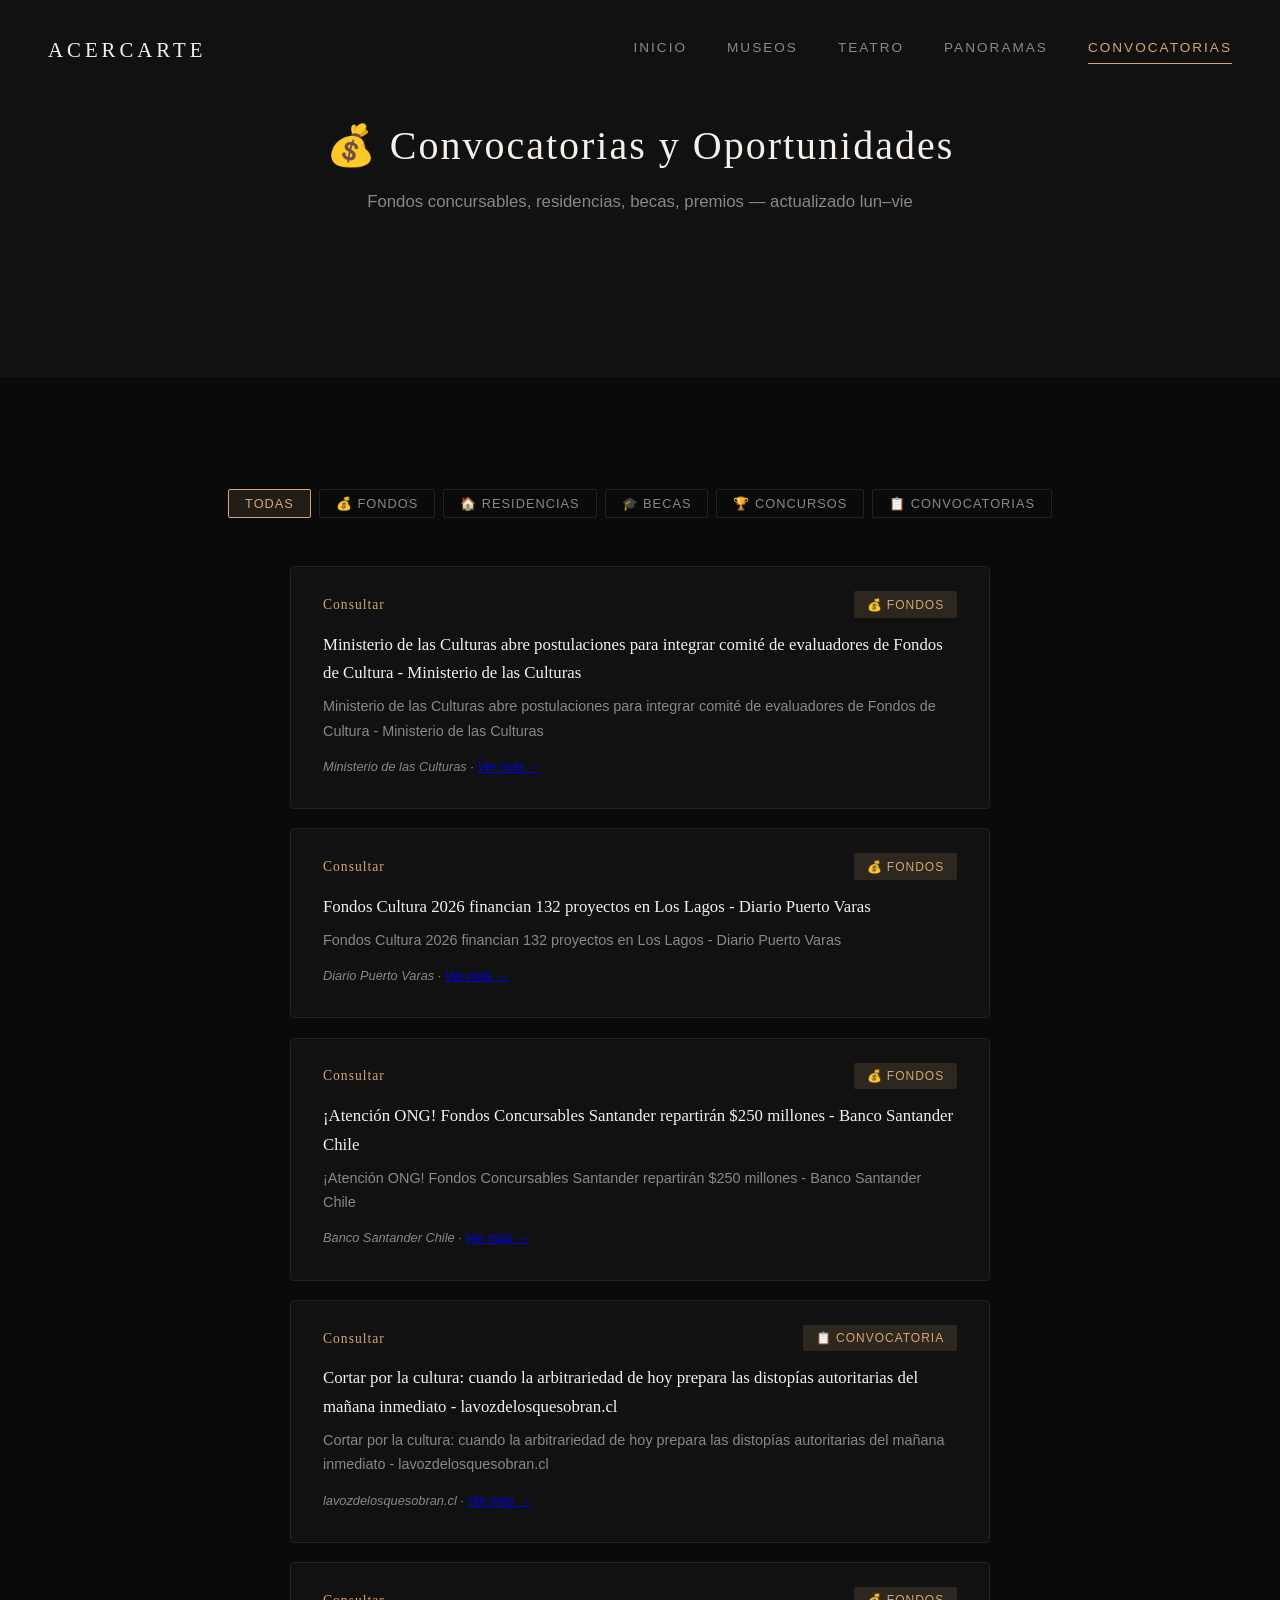
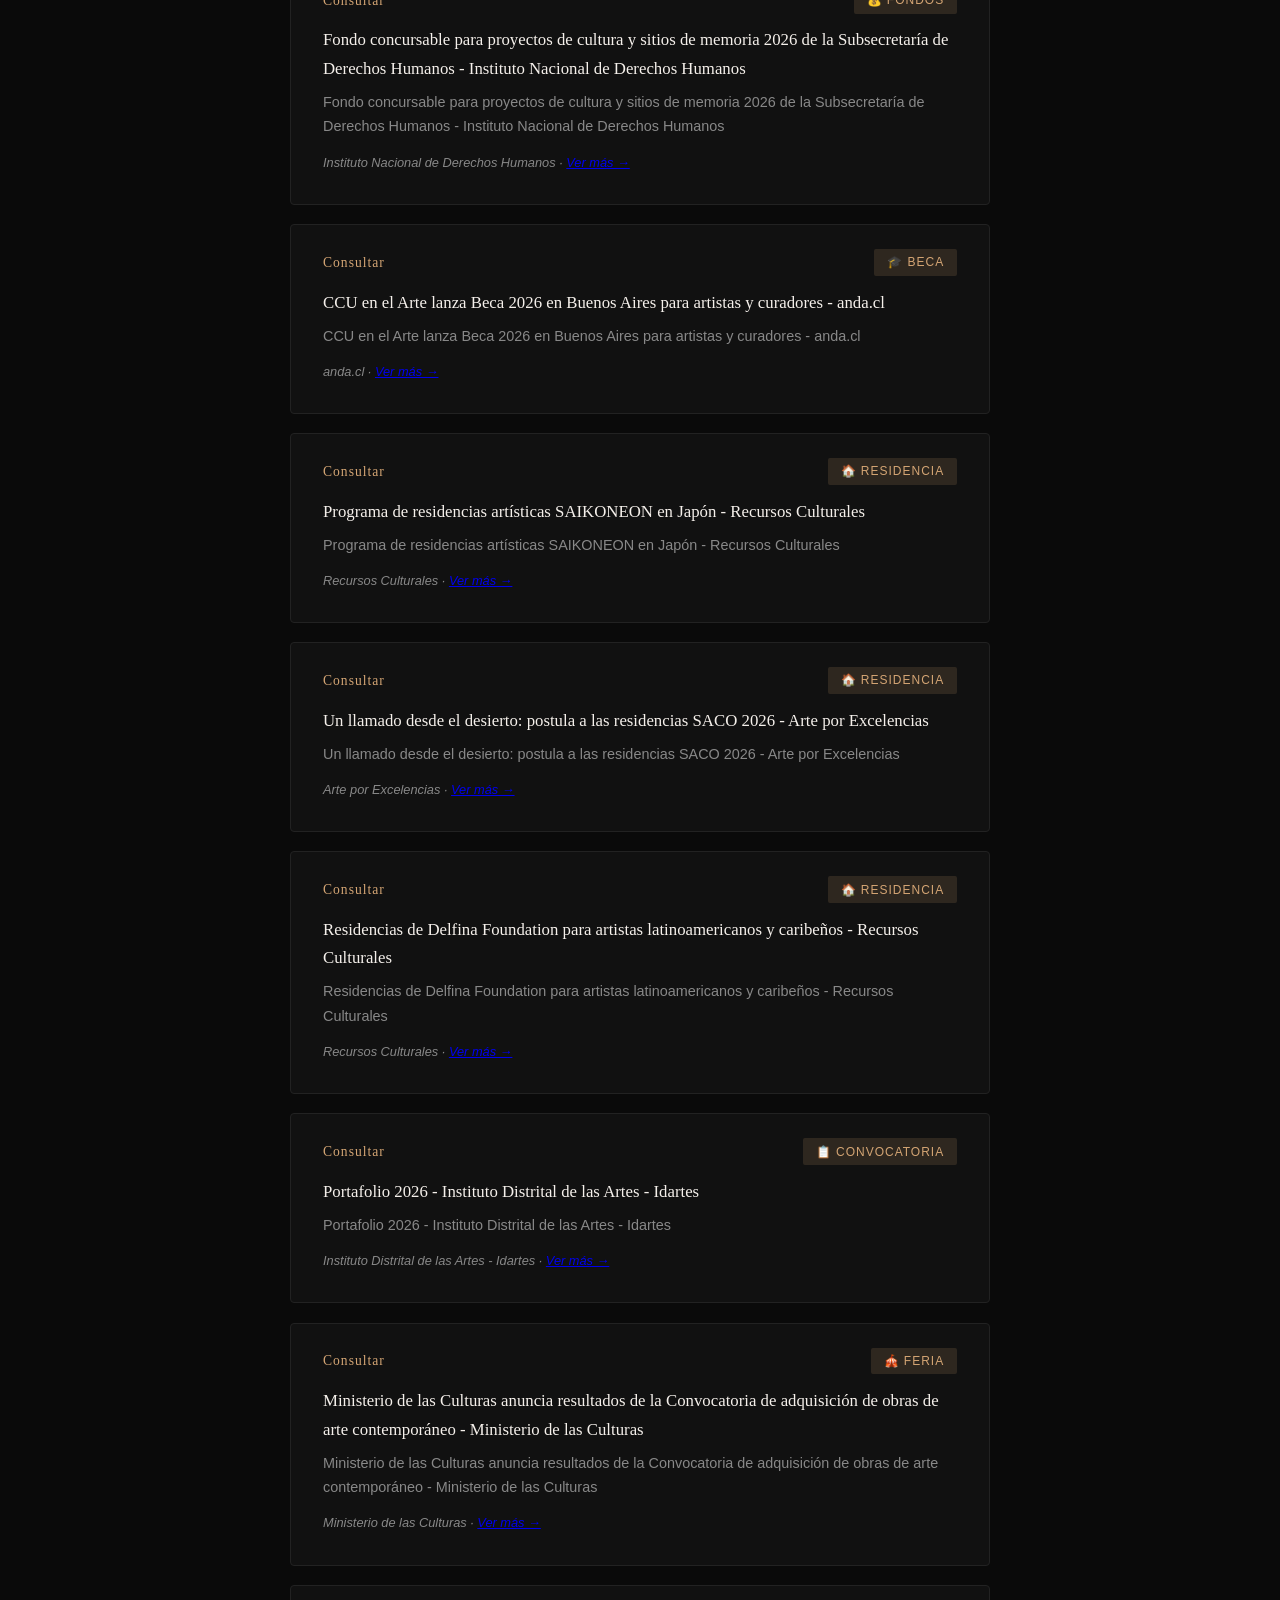
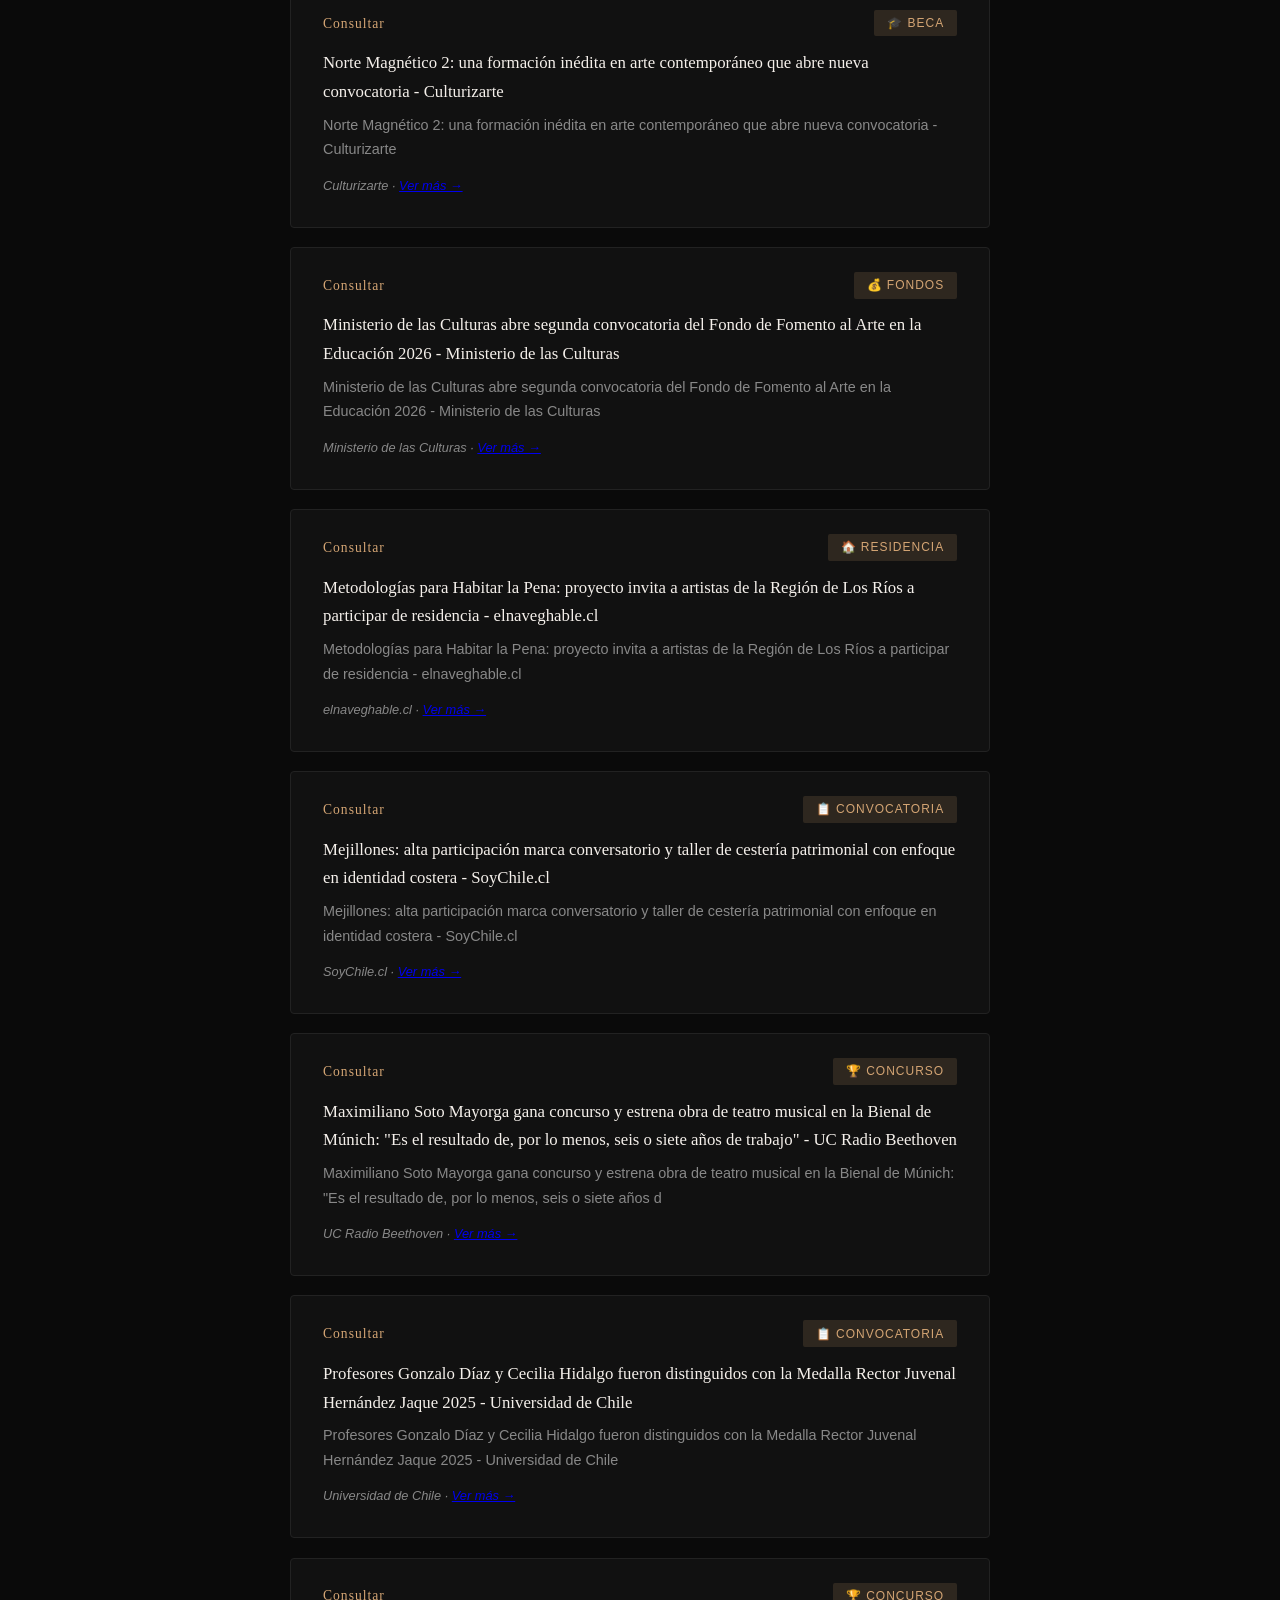
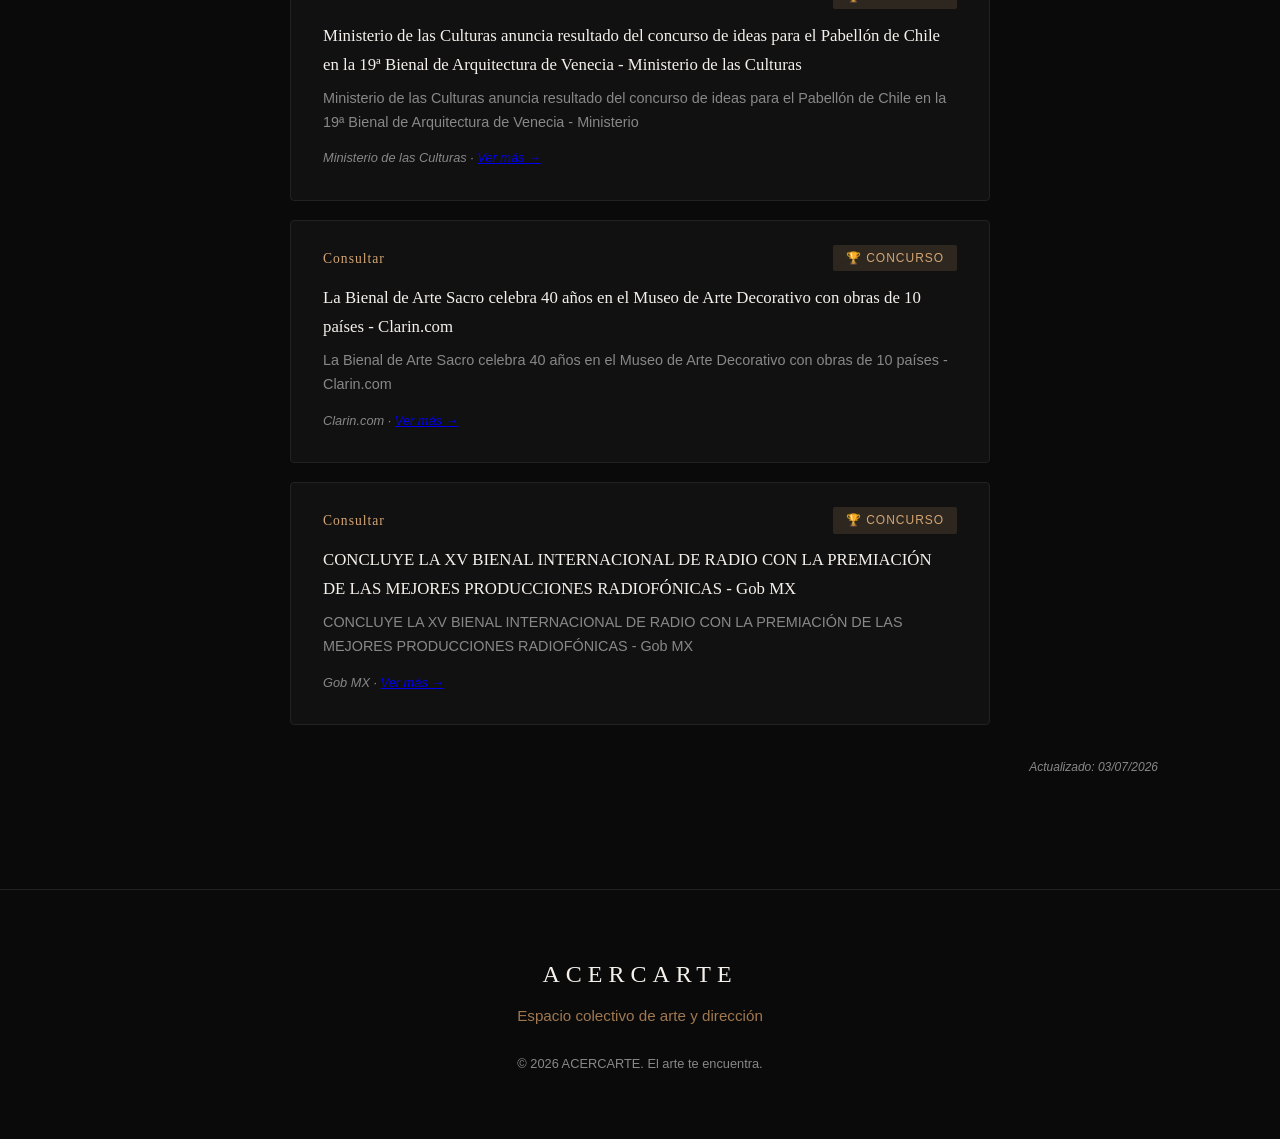
==== convocatorias.html @ 116b55b9 "🏠 Multi-page: Inicio destacados + Museos + Teatro + Panoramas + Convocatorias" ====
<!DOCTYPE html>
<html lang="es">
<head>
    <meta charset="UTF-8">
    <meta name="viewport" content="width=device-width, initial-scale=1.0">
    <title>ACERCARTE — Convocatorias y Oportunidades</title>
    <link rel="stylesheet" href="css/style.css?v=3">
</head>
<body>
    <nav class="nav">
        <a href="index.html" class="logo">ACERCARTE</a>
        <div class="nav-links">
            <a href="index.html">Inicio</a>
            <a href="museos.html">Museos</a>
            <a href="teatro.html">Teatro</a>
            <a href="panoramas.html">Panoramas</a>
            <a href="convocatorias.html" class="active">Convocatorias</a>
        </div>
    </nav>

    <section class="section page-hero">
        <div class="container">
            <h2>💰 Convocatorias y Oportunidades</h2>
            <p class="section-subtitle">Fondos concursables, residencias, becas, premios — actualizado lun–vie</p>
        </div>
    </section>

    <section class="section">
        <div class="container">
            <div id="conv-status" class="loading">Cargando oportunidades...</div>
            <div id="conv-content" style="display:none;">
                <div id="conv-filters" class="conv-filters" style="display:none;">
                    <button class="conv-filter active" data-filter="todas">Todas</button>
                    <button class="conv-filter" data-filter="fondos">💰 Fondos</button>
                    <button class="conv-filter" data-filter="residencia">🏠 Residencias</button>
                    <button class="conv-filter" data-filter="beca">🎓 Becas</button>
                    <button class="conv-filter" data-filter="concurso">🏆 Concursos</button>
                    <button class="conv-filter" data-filter="convocatoria">📋 Convocatorias</button>
                </div>
                <div id="conv-list" class="participaciones-list"></div>
                <p class="agenda-updated">Actualizado: <span id="conv-date"></span></p>
            </div>
        </div>
    </section>

    <footer class="footer">
        <div class="container">
            <p class="footer-logo">ACERCARTE</p>
            <p class="footer-tagline">Espacio colectivo de arte y dirección</p>
            <p class="footer-copy">&copy; 2026 ACERCARTE. El arte te encuentra.</p>
        </div>
    </footer>

    <script>
    let todasOportunidades = [];

    function escapeHTML(s) {
        if (!s) return '';
        const d = document.createElement('div');
        d.textContent = s;
        return d.innerHTML;
    }

    async function init() {
        try {
            const resp = await fetch('datos/oportunidades.json');
            const data = await resp.json();

            document.getElementById('conv-status').style.display = 'none';
            document.getElementById('conv-content').style.display = 'block';
            document.getElementById('conv-date').textContent = data.fecha;

            todasOportunidades = data.oportunidades || [];

            if (todasOportunidades.length === 0) {
                document.getElementById('conv-list').innerHTML = '<p class="agenda-empty-msg">No hay oportunidades nuevas hoy.</p>';
                return;
            }

            const categorias = new Set(todasOportunidades.map(o => o.categoria));
            if (categorias.size > 1) {
                document.getElementById('conv-filters').style.display = 'flex';
            }

            renderOportunidades('todas');
        } catch(e) {
            document.getElementById('conv-status').innerHTML = '<div class="empty-state"><p>📡 Cargando...</p></div>';
        }
    }

    function renderOportunidades(filtro) {
        const list = document.getElementById('conv-list');
        let items = todasOportunidades;
        if (filtro !== 'todas') items = todasOportunidades.filter(o => o.categoria === filtro);

        if (items.length === 0) {
            list.innerHTML = '<p class="agenda-empty-msg">Sin resultados para este filtro.</p>';
            return;
        }

        const catLabels = {
            fondos: '💰 Fondos', residencia: '🏠 Residencia', beca: '🎓 Beca',
            concurso: '🏆 Concurso', feria: '🎪 Feria', premio: '🥇 Premio',
            convocatoria: '📋 Convocatoria'
        };

        list.innerHTML = items.map(op => '<div class="participacion-item">'
            + '<div class="participacion-header">'
            + '<span class="participacion-fecha">' + escapeHTML(op.deadline || 'Consultar') + '</span>'
            + '<span class="participacion-estado estado-postulado">' + (catLabels[op.categoria] || op.categoria) + '</span>'
            + '</div>'
            + '<h3>' + escapeHTML(op.titulo) + '</h3>'
            + '<p>' + escapeHTML(op.descripcion || '') + '</p>'
            + '<p class="participacion-meta">'
            + (op.fuente ? escapeHTML(op.fuente) + ' · ' : '')
            + (op.link ? '<a href="' + escapeHTML(op.link) + '" target="_blank" rel="noopener">Ver más →</a>' : '')
            + (op.monto ? ' · Monto: ' + escapeHTML(op.monto) : '')
            + '</p></div>'
        ).join('');
    }

    document.addEventListener('DOMContentLoaded', init);
    document.addEventListener('click', e => {
        if (e.target.classList.contains('conv-filter')) {
            document.querySelectorAll('.conv-filter').forEach(b => b.classList.remove('active'));
            e.target.classList.add('active');
            renderOportunidades(e.target.dataset.filter);
        }
    });
    </script>
</body>
</html>
---- css/style.css ----
/* ══════════════════════════════════════════════
   ACERCARTE — Espacio Colectivo de Arte
   Diseño: Minimalista, galería contemporánea
   ══════════════════════════════════════════════ */

/* ─── Reset & Base ─── */
*, *::before, *::after {
    margin: 0;
    padding: 0;
    box-sizing: border-box;
}

:root {
    --bg: #0a0a0a;
    --bg-alt: #111111;
    --text: #e0e0e0;
    --text-muted: #888;
    --accent: #d4a574;
    --accent-dim: #a07850;
    --white: #f5f0eb;
    --border: #222;
    --radius: 4px;
    --font-display: 'Georgia', 'Times New Roman', serif;
    --font-body: 'Segoe UI', 'Helvetica Neue', Arial, sans-serif;
    --max-width: 1100px;
}

html {
    scroll-behavior: smooth;
}

body {
    background: var(--bg);
    color: var(--text);
    font-family: var(--font-body);
    line-height: 1.7;
    -webkit-font-smoothing: antialiased;
}

.container {
    max-width: var(--max-width);
    margin: 0 auto;
    padding: 0 2rem;
}

/* ─── Tipografía ─── */
h1, h2, h3 {
    font-family: var(--font-display);
    font-weight: 400;
    color: var(--white);
}

h2 {
    font-size: 2.5rem;
    margin-bottom: 0.5rem;
    letter-spacing: 2px;
}

.section-subtitle {
    color: var(--text-muted);
    font-size: 1.05rem;
    margin-bottom: 3rem;
}

/* ─── Navegación ─── */
.nav {
    display: flex;
    justify-content: space-between;
    align-items: center;
    padding: 2rem 3rem;
    position: fixed;
    top: 0;
    left: 0;
    right: 0;
    z-index: 100;
    transition: background 0.4s, padding 0.4s;
}

.nav.scrolled {
    background: rgba(10, 10, 10, 0.92);
    backdrop-filter: blur(12px);
    padding: 1rem 3rem;
    border-bottom: 1px solid var(--border);
}

.logo {
    font-family: var(--font-display);
    font-size: 1.3rem;
    color: var(--white);
    text-decoration: none;
    letter-spacing: 4px;
    transition: color 0.3s;
}

.logo:hover {
    color: var(--accent);
}

.nav-links {
    display: flex;
    gap: 2.5rem;
}

.nav-links a {
    color: var(--text-muted);
    text-decoration: none;
    font-size: 0.85rem;
    letter-spacing: 2px;
    text-transform: uppercase;
    transition: color 0.3s;
}

.nav-links a:hover,
.nav-links a.active {
    color: var(--accent);
    border-bottom: 1px solid var(--accent);
    padding-bottom: 4px;
}

/* ─── Hero Mini (sub-pages) ─── */
.hero-mini {
    min-height: 35vh;
    display: flex;
    justify-content: center;
    align-items: center;
    text-align: center;
    padding-top: 6rem;
}

.page-hero {
    padding-top: 7rem;
    padding-bottom: 2rem;
    text-align: center;
}

/* ─── Category Grid (index) ─── */
.category-grid {
    display: grid;
    grid-template-columns: repeat(auto-fit, minmax(230px, 1fr));
    gap: 1.5rem;
    margin-top: 2rem;
}

.category-card {
    background: var(--bg-alt);
    border: 1px solid var(--border);
    border-radius: var(--radius);
    padding: 2rem 1.5rem;
    text-align: center;
    text-decoration: none;
    color: var(--text);
    transition: border-color 0.3s, transform 0.2s;
}

.category-card:hover {
    border-color: var(--accent);
    transform: translateY(-3px);
}

.cat-emoji {
    font-size: 2.5rem;
    display: block;
    margin-bottom: 0.8rem;
}

.category-card h3 {
    font-family: var(--font-display);
    font-size: 1.1rem;
    color: var(--white);
    margin-bottom: 0.5rem;
}

.category-card p {
    font-size: 0.85rem;
    color: var(--text-muted);
    margin-bottom: 0.8rem;
}

.cat-count {
    font-size: 0.8rem;
    color: var(--accent);
    font-weight: bold;
}

/* ─── Highlight card ─── */
.highlight-card {
    border-left: 3px solid var(--accent) !important;
    background: rgba(212, 165, 116, 0.08) !important;
}

.section-alt {
    background: var(--bg-alt);
}

/* ─── Hero ─── */
.hero {
    min-height: 100vh;
    display: flex;
    flex-direction: column;
    justify-content: center;
    align-items: center;
    text-align: center;
    position: relative;
    background: var(--bg);
    overflow: hidden;
}

.hero::before {
    content: '';
    position: absolute;
    top: 0;
    left: 0;
    right: 0;
    bottom: 0;
    background: radial-gradient(ellipse at center, rgba(212, 165, 116, 0.06) 0%, transparent 70%);
}

.hero-content {
    position: relative;
    z-index: 1;
}

.hero-title {
    font-size: clamp(3.5rem, 8vw, 7rem);
    letter-spacing: 12px;
    margin-bottom: 0.5rem;
    animation: fadeInUp 1.2s ease;
}

.hero-subtitle {
    font-family: var(--font-display);
    font-size: 1.2rem;
    color: var(--accent);
    letter-spacing: 3px;
    margin-bottom: 1.5rem;
    animation: fadeInUp 1.2s ease 0.15s both;
}

.hero-text {
    color: var(--text-muted);
    font-size: 1.05rem;
    line-height: 1.8;
    margin-bottom: 2.5rem;
    animation: fadeInUp 1.2s ease 0.3s both;
}

.scroll-indicator {
    position: absolute;
    bottom: 2rem;
    color: var(--accent-dim);
    font-size: 1.5rem;
    animation: bounce 2s infinite;
}

/* ─── Botones ─── */
.btn {
    display: inline-block;
    padding: 0.9rem 2.8rem;
    background: transparent;
    color: var(--accent);
    border: 1px solid var(--accent);
    font-family: var(--font-body);
    font-size: 0.85rem;
    letter-spacing: 3px;
    text-transform: uppercase;
    text-decoration: none;
    cursor: pointer;
    transition: all 0.35s;
}

.btn:hover {
    background: var(--accent);
    color: var(--bg);
}

.btn-outline {
    border-color: var(--border);
    color: var(--text);
}

.btn-outline:hover {
    border-color: var(--accent);
    background: transparent;
    color: var(--accent);
}

/* ─── Secciones ─── */
.section {
    padding: 7rem 0;
}

.section:nth-child(even) {
    background: var(--bg-alt);
}

/* ─── Manifiesto ─── */
.manifesto-grid {
    display: grid;
    grid-template-columns: repeat(auto-fit, minmax(220px, 1fr));
    gap: 2rem;
    margin-top: 3rem;
}

.manifesto-card {
    padding: 2.5rem 2rem;
    border: 1px solid var(--border);
    text-align: center;
    transition: border-color 0.3s, transform 0.3s;
}

.manifesto-card:hover {
    border-color: var(--accent-dim);
    transform: translateY(-4px);
}

.manifesto-card .icon {
    font-size: 2.5rem;
    display: block;
    margin-bottom: 1.2rem;
}

.manifesto-card h3 {
    font-size: 1.2rem;
    letter-spacing: 3px;
    margin-bottom: 0.8rem;
}

.manifesto-card p {
    color: var(--text-muted);
    font-size: 0.92rem;
}

/* ─── Galería ─── */
.gallery-grid {
    display: grid;
    grid-template-columns: repeat(auto-fill, minmax(280px, 1fr));
    gap: 1.5rem;
    margin-top: 2rem;
}

.gallery-item {
    aspect-ratio: 3/4;
    overflow: hidden;
}

.gallery-placeholder {
    width: 100%;
    height: 100%;
    background: var(--bg-alt);
    border: 1px dashed var(--border);
    display: flex;
    flex-direction: column;
    justify-content: center;
    align-items: center;
    transition: border-color 0.3s, background 0.3s;
    cursor: pointer;
}

.gallery-placeholder:hover {
    border-color: var(--accent-dim);
    background: rgba(212, 165, 116, 0.04);
}

.gallery-placeholder span {
    font-size: 2.5rem;
    color: var(--text-muted);
    margin-bottom: 0.5rem;
}

.gallery-placeholder p {
    color: var(--text-muted);
    font-size: 0.85rem;
}

/* ─── Artistas ─── */
.artist-call {
    text-align: center;
    padding: 4rem 2rem;
    border: 1px solid var(--border);
    margin-top: 2rem;
}

.artist-call p {
    font-size: 1.1rem;
    color: var(--text-muted);
    margin-bottom: 2rem;
    line-height: 1.8;
}

/* ─── Colectivo ─── */
.colectivo-content {
    max-width: 700px;
    margin: 3rem auto 0;
}

.colectivo-content p {
    margin-bottom: 1.5rem;
    font-size: 1.08rem;
    color: var(--text-muted);
}

.colectivo-content strong {
    color: var(--accent);
    font-weight: 400;
}

blockquote {
    margin: 3rem 0;
    padding: 2rem;
    border-left: 2px solid var(--accent);
    font-family: var(--font-display);
    font-style: italic;
    font-size: 1.3rem;
    color: var(--white);
}

blockquote cite {
    display: block;
    margin-top: 0.8rem;
    font-family: var(--font-body);
    font-style: normal;
    font-size: 0.9rem;
    color: var(--text-muted);
}

/* ─── Contacto ─── */
.contact-form {
    max-width: 550px;
    margin: 3rem auto 0;
}

.form-group {
    margin-bottom: 1.2rem;
}

.form-group input,
.form-group select,
.form-group textarea {
    width: 100%;
    padding: 1rem;
    background: var(--bg-alt);
    border: 1px solid var(--border);
    color: var(--text);
    font-family: var(--font-body);
    font-size: 0.95rem;
    transition: border-color 0.3s;
}

.form-group input:focus,
.form-group select:focus,
.form-group textarea:focus {
    outline: none;
    border-color: var(--accent-dim);
}

.form-group select {
    color: var(--text-muted);
}

.form-group select option {
    background: var(--bg);
    color: var(--text);
}

.contact-form .btn {
    width: 100%;
    margin-top: 0.5rem;
}

/* ─── Participaciones ─── */
.participaciones-list {
    max-width: 700px;
    margin: 3rem auto 0;
}

.participacion-item {
    background: var(--bg-alt);
    border: 1px solid var(--border);
    border-radius: var(--radius);
    padding: 1.5rem 2rem;
    margin-bottom: 1.2rem;
    transition: border-color 0.3s;
}

.participacion-item:hover {
    border-color: var(--accent-dim);
}

.participacion-header {
    display: flex;
    justify-content: space-between;
    align-items: center;
    margin-bottom: 0.8rem;
}

.participacion-fecha {
    font-family: var(--font-display);
    font-size: 0.85rem;
    color: var(--accent);
    letter-spacing: 1px;
}

.participacion-estado {
    font-size: 0.75rem;
    padding: 0.2rem 0.8rem;
    border-radius: 2px;
    letter-spacing: 1px;
    text-transform: uppercase;
}

.estado-preparacion {
    background: rgba(212, 165, 116, 0.1);
    color: var(--accent);
}

.estado-postulado {
    background: rgba(212, 165, 116, 0.15);
    color: var(--accent);
}

.estado-adjudicado {
    background: rgba(212, 165, 116, 0.2);
    color: var(--white);
}

.participacion-item h3 {
    font-family: var(--font-display);
    font-size: 1.05rem;
    color: var(--white);
    margin-bottom: 0.4rem;
    font-weight: 400;
}

.participacion-item p {
    font-size: 0.9rem;
    color: var(--text-muted);
    margin-bottom: 0.4rem;
}

.participacion-meta {
    font-size: 0.8rem !important;
    color: var(--text-muted) !important;
    font-style: italic;
    margin-top: 0.8rem;
}

/* ─── Footer ─── */
.footer {
    padding: 4rem 0;
    text-align: center;
    border-top: 1px solid var(--border);
}

.footer-logo {
    font-family: var(--font-display);
    font-size: 1.5rem;
    letter-spacing: 6px;
    color: var(--white);
    margin-bottom: 0.5rem;
}

.footer-tagline {
    color: var(--accent-dim);
    font-size: 0.95rem;
    margin-bottom: 1.5rem;
}

.footer-copy {
    color: var(--text-muted);
    font-size: 0.8rem;
}

/* ─── Agenda (dinámica) ─── */
.loading {
    text-align: center;
    padding: 3rem 2rem;
    color: var(--text-muted);
    font-style: italic;
}

.empty-state {
    text-align: center;
    padding: 3rem 2rem;
    border: 1px dashed var(--border);
    border-radius: var(--radius);
}

.empty-state p {
    color: var(--text-muted);
    font-size: 1.05rem;
    margin-bottom: 0.5rem;
}

.empty-hint {
    font-size: 0.8rem !important;
    color: var(--accent-dim) !important;
}

.agenda-block {
    margin-bottom: 3rem;
}

.agenda-block h3 {
    font-size: 1.15rem;
    color: var(--accent);
    letter-spacing: 1px;
    margin-bottom: 1rem;
}

.expo-list {
    display: grid;
    grid-template-columns: repeat(auto-fill, minmax(300px, 1fr));
    gap: 0.8rem;
}

.expo-card {
    background: rgba(76, 175, 80, 0.08);
    border: 1px solid rgba(76, 175, 80, 0.2);
    padding: 1rem 1.5rem;
    border-radius: var(--radius);
    color: var(--text);
    font-size: 0.95rem;
}

.expo-link {
    color: var(--white);
    text-decoration: none;
    transition: color 0.25s;
    display: block;
    margin-bottom: 0.4rem;
}

.expo-link:hover {
    color: var(--accent);
    text-decoration: underline;
}

/* Clickable expo card */
.expo-card-link {
    text-decoration: none;
    color: inherit;
    display: block;
}
.expo-card-link .expo-card {
    transition: border-color 0.3s, background 0.3s;
}
.expo-card-link:hover .expo-card {
    border-color: var(--accent);
    background: rgba(76, 175, 80, 0.14);
}

.expo-meta {
    font-size: 0.78rem;
    color: var(--text-muted);
    margin-top: 0.2rem;
}

.agenda-cat {
    margin-bottom: 2.5rem;
}

.agenda-cat h3 {
    font-size: 1.1rem;
    color: var(--accent);
    letter-spacing: 1px;
    margin-bottom: 0.8rem;
    padding-bottom: 0.5rem;
    border-bottom: 1px solid var(--border);
}

.agenda-list {
    list-style: none;
}

.agenda-item {
    padding: 0.6rem 0;
    border-bottom: 1px solid rgba(255,255,255,0.04);
    font-size: 0.92rem;
    line-height: 1.5;
}

.agenda-item:last-child {
    border-bottom: none;
}

.agenda-item a {
    color: var(--text);
    text-decoration: none;
    transition: color 0.25s;
}

.agenda-item a:hover {
    color: var(--accent);
}

.agenda-source {
    color: var(--text-muted);
    font-size: 0.8rem;
    margin-left: 0.3rem;
}

.agenda-empty {
    color: var(--text-muted);
    font-style: italic;
    font-size: 0.85rem;
}

.agenda-empty-msg {
    color: var(--text-muted);
    text-align: center;
    padding: 2rem;
    font-style: italic;
}

.agenda-updated {
    text-align: right;
    color: var(--text-muted);
    font-size: 0.75rem;
    margin-top: 2rem;
    font-style: italic;
}

/* ─── Convocatorias (filtros) ─── */
.conv-filters {
    display: flex;
    flex-wrap: wrap;
    gap: 0.5rem;
    margin-bottom: 2rem;
    justify-content: center;
}

.conv-filter {
    background: transparent;
    border: 1px solid var(--border);
    color: var(--text-muted);
    padding: 0.4rem 1rem;
    border-radius: 2px;
    font-family: var(--font-body);
    font-size: 0.8rem;
    letter-spacing: 1px;
    text-transform: uppercase;
    cursor: pointer;
    transition: all 0.25s;
}

.conv-filter:hover {
    border-color: var(--accent-dim);
    color: var(--accent);
}

.conv-filter.active {
    background: rgba(212, 165, 116, 0.12);
    border-color: var(--accent);
    color: var(--accent);
}

/* ─── Panoramas Gratis ─── */
.pg-post {
    margin-bottom: 2.5rem;
    padding-bottom: 2rem;
    border-bottom: 1px solid var(--border);
}
.pg-post:last-child {
    border-bottom: none;
    margin-bottom: 0;
}
.pg-post-header {
    font-family: var(--font-display);
    font-size: 1.2rem;
    color: var(--accent);
    letter-spacing: 2px;
    margin-bottom: 0.6rem;
    text-transform: uppercase;
}
.pg-events {
    display: grid;
    grid-template-columns: repeat(auto-fill, minmax(320px, 1fr));
    gap: 0.8rem;
    margin-top: 1rem;
}
.pg-event-card {
    background: rgba(212, 165, 116, 0.06);
    border: 1px solid rgba(212, 165, 116, 0.15);
    border-radius: var(--radius);
    padding: 1rem 1.3rem;
    transition: border-color 0.3s, background 0.3s;
}
.pg-event-card:hover {
    border-color: var(--accent-dim);
    background: rgba(212, 165, 116, 0.1);
}
.pg-event-when {
    display: flex;
    gap: 1rem;
    flex-wrap: wrap;
    margin-bottom: 0.5rem;
}
.pg-ev-time {
    font-family: var(--font-display);
    font-size: 0.85rem;
    color: var(--white);
    background: rgba(212, 165, 116, 0.15);
    padding: 0.15rem 0.6rem;
    border-radius: 3px;
    letter-spacing: 0.5px;
}
.pg-ev-date {
    font-size: 0.82rem;
    color: var(--accent-dim);
    font-style: italic;
    align-self: center;
}
.pg-ev-desc {
    font-size: 0.9rem;
    color: var(--text);
    line-height: 1.5;
    margin-bottom: 0.5rem;
}
.pg-ev-meta {
    display: flex;
    gap: 1rem;
    flex-wrap: wrap;
    font-size: 0.78rem;
    color: var(--text-muted);
    margin-top: 0.4rem;
}
.pg-ev-loc {
    color: var(--accent-dim);
}
.pg-ev-extra {
    color: var(--text-muted);
    font-style: italic;
}

.pg-header {
    display: flex;
    justify-content: space-between;
    align-items: center;
    margin-bottom: 0.8rem;
}

.pg-date {
    font-family: var(--font-display);
    font-size: 0.8rem;
    color: var(--accent);
    letter-spacing: 1px;
}

.pg-link {
    font-size: 0.78rem;
    color: var(--accent-dim);
    text-decoration: none;
    transition: color 0.25s;
}

.pg-link:hover {
    color: var(--accent);
}

/* ─── Panorama filters ─── */
.pg-filters {
    margin-bottom: 2rem;
}

.pg-cat-filters {
    display: flex;
    flex-wrap: wrap;
    gap: 0.5rem;
    margin-bottom: 1rem;
    justify-content: center;
}

.pg-cat-filter {
    background: transparent;
    border: 1px solid var(--border);
    color: var(--text-muted);
    padding: 0.35rem 0.9rem;
    border-radius: 2px;
    font-family: var(--font-body);
    font-size: 0.78rem;
    letter-spacing: 0.5px;
    cursor: pointer;
    transition: all 0.25s;
}

.pg-cat-filter:hover {
    border-color: var(--accent-dim);
    color: var(--accent);
}

.pg-cat-filter.active {
    background: rgba(212, 165, 116, 0.12);
    border-color: var(--accent);
    color: var(--accent);
}

.pg-sort-row {
    display: flex;
    align-items: center;
    gap: 0.5rem;
    flex-wrap: wrap;
    justify-content: center;
    padding-top: 0.5rem;
    border-top: 1px solid rgba(255,255,255,0.05);
}

.pg-sort-label {
    font-size: 0.78rem;
    color: var(--text-muted);
    margin-right: 0.3rem;
}

.pg-sort {
    background: transparent;
    border: 1px solid var(--border);
    color: var(--text-muted);
    padding: 0.3rem 0.8rem;
    border-radius: 2px;
    font-family: var(--font-body);
    font-size: 0.75rem;
    cursor: pointer;
    transition: all 0.25s;
}

.pg-sort:hover {
    border-color: var(--accent-dim);
    color: var(--accent);
}

.pg-sort.active {
    background: rgba(212, 165, 116, 0.12);
    border-color: var(--accent);
    color: var(--accent);
}

.pg-count {
    font-size: 0.72rem;
    color: var(--text-muted);
    margin-left: auto;
}

/* ─── Event category tags ─── */
.pg-ev-tags {
    display: flex;
    flex-wrap: wrap;
    gap: 0.35rem;
    margin-bottom: 0.5rem;
}

.pg-ev-tag {
    font-size: 0.7rem;
    background: rgba(212, 165, 116, 0.1);
    color: var(--accent-dim);
    padding: 0.1rem 0.5rem;
    border-radius: 3px;
    letter-spacing: 0.3px;
}

/* ─── Animaciones ─── */
@keyframes fadeInUp {
    from {
        opacity: 0;
        transform: translateY(30px);
    }
    to {
        opacity: 1;
        transform: translateY(0);
    }
}

@keyframes bounce {
    0%, 100% { transform: translateY(0); }
    50% { transform: translateY(10px); }
}

/* ─── Responsive ─── */
@media (max-width: 768px) {
    .nav {
        padding: 1.5rem;
    }
    .nav-links {
        gap: 1.2rem;
    }
    .nav-links a {
        font-size: 0.72rem;
        letter-spacing: 1px;
    }
    .hero-title {
        letter-spacing: 6px;
    }
    .hero-subtitle {
        letter-spacing: 2px;
    }
    .section {
        padding: 5rem 0;
    }
    h2 {
        font-size: 1.8rem;
    }
    .gallery-grid {
        grid-template-columns: repeat(auto-fill, minmax(160px, 1fr));
    }
}
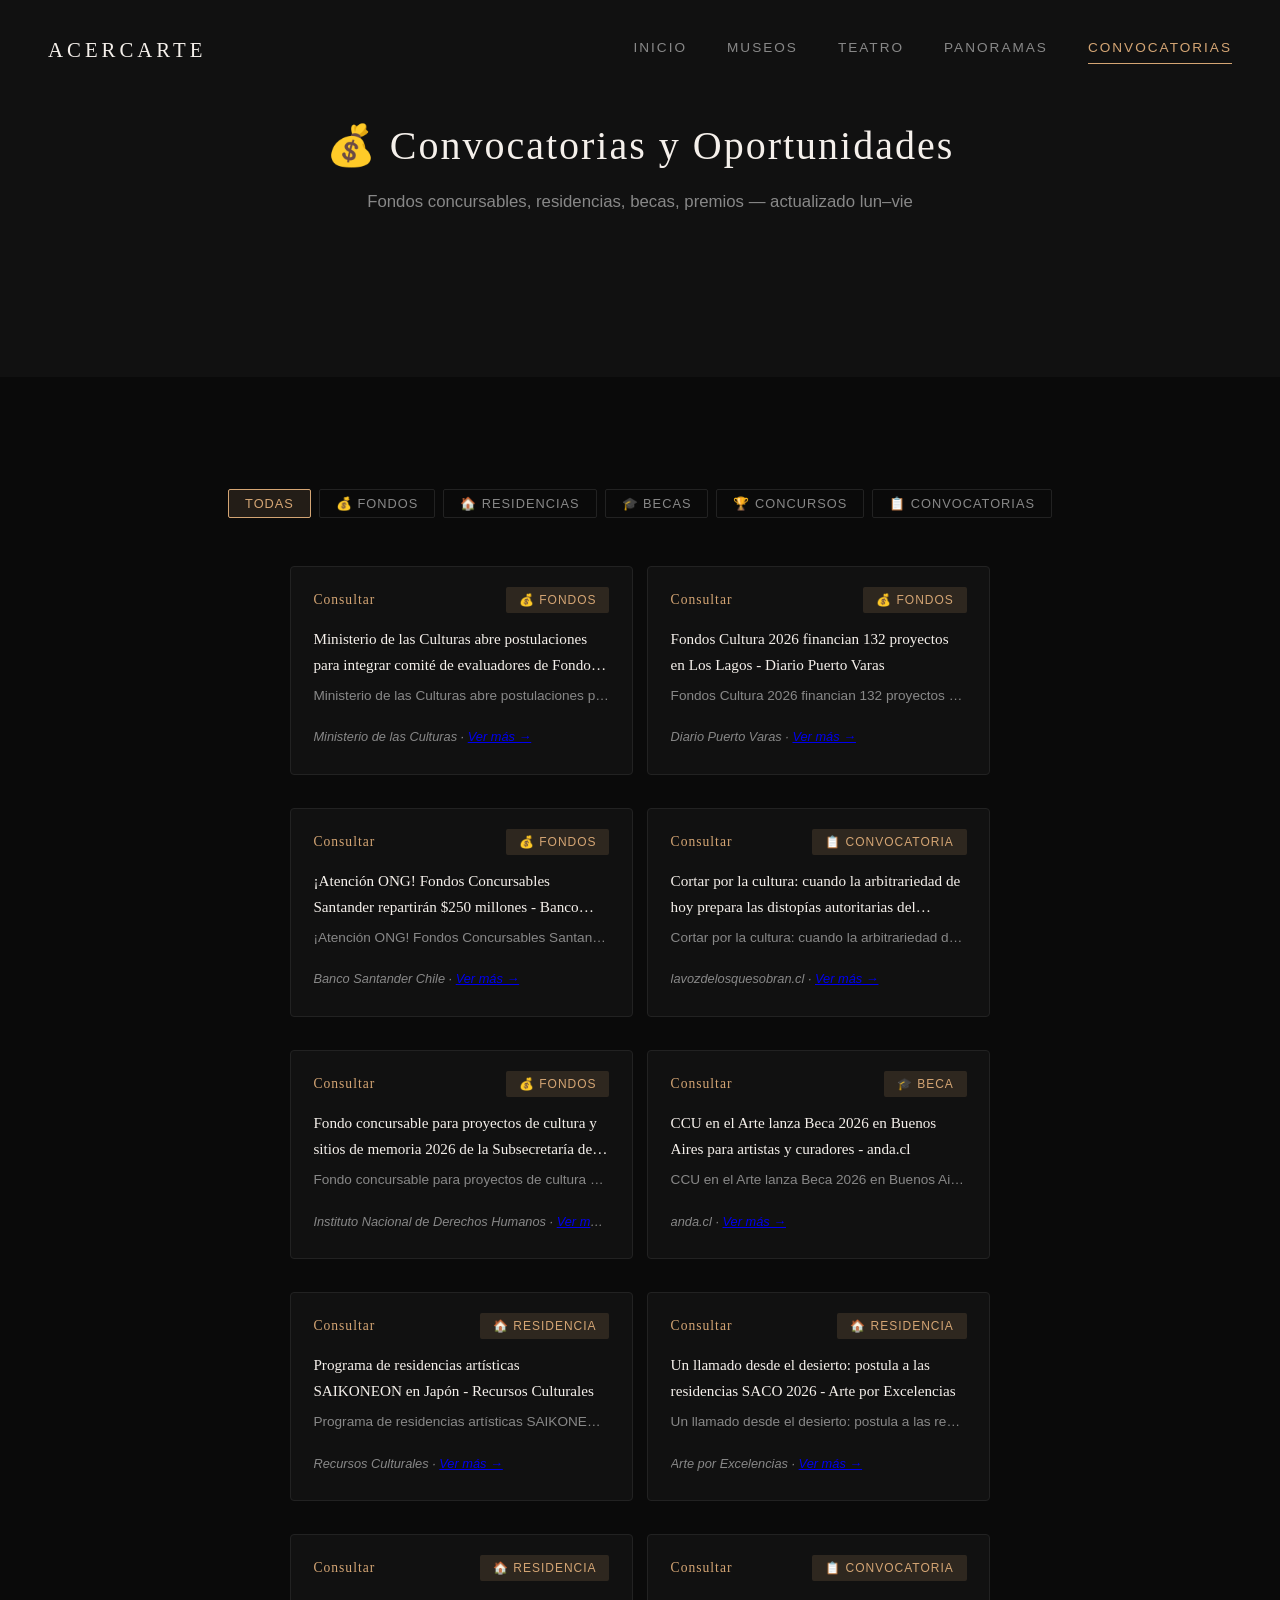
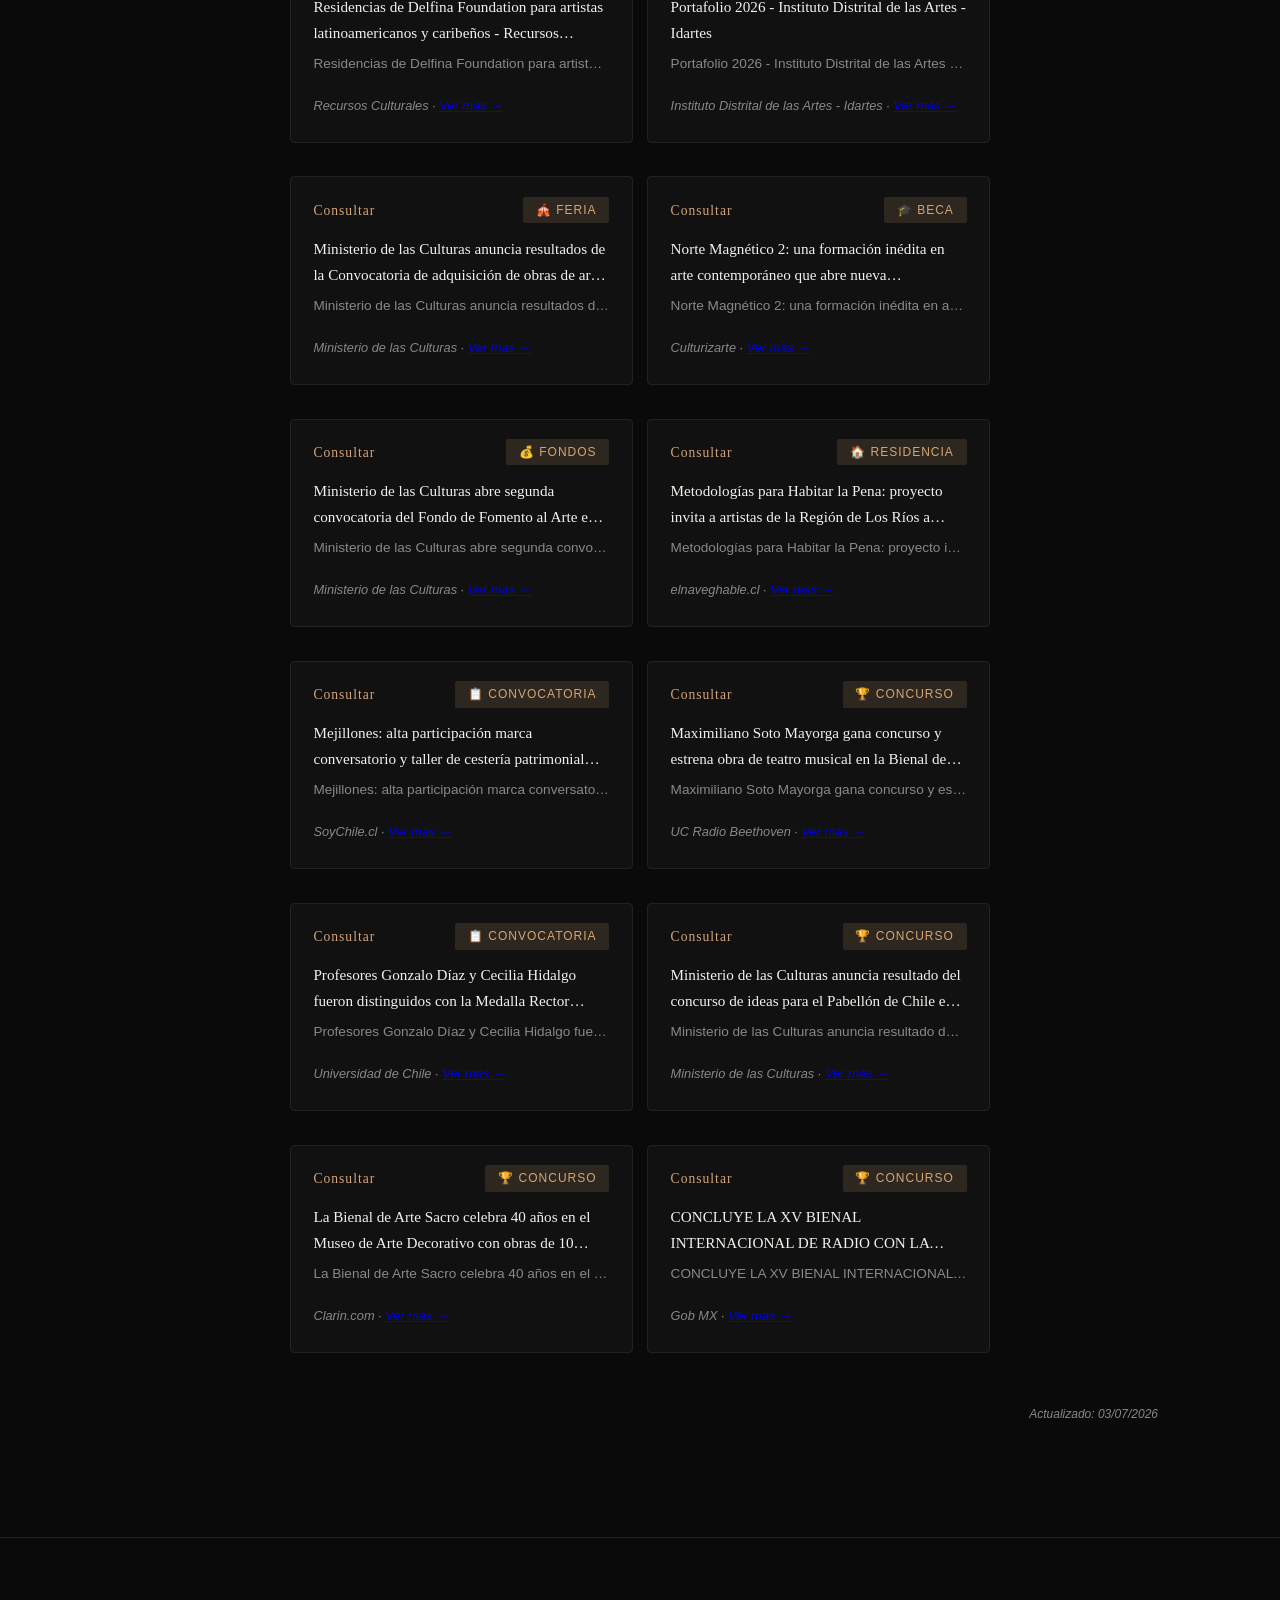
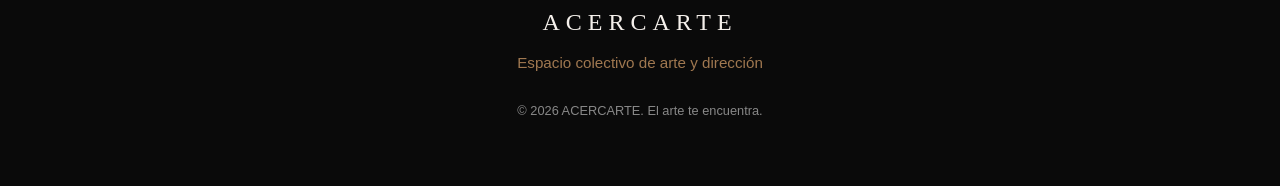
==== commit 78cb87ac: "✨ Dynamic UI: skeleton loading, scroll animations, search bar, mobile nav, uniform cards" ====
--- a/convocatorias.html
+++ b/convocatorias.html
@@ -51,6 +51,7 @@
         </div>
     </footer>
 
+    <script src="js/app.js"></script>
     <script>
     let todasOportunidades = [];
 
--- a/css/style.css
+++ b/css/style.css
@@ -609,17 +609,72 @@
 
 .expo-list {
     display: grid;
-    grid-template-columns: repeat(auto-fill, minmax(300px, 1fr));
-    gap: 0.8rem;
+    grid-template-columns: repeat(auto-fill, minmax(280px, 1fr));
+    gap: 0.9rem;
 }
 
 .expo-card {
     background: rgba(76, 175, 80, 0.08);
     border: 1px solid rgba(76, 175, 80, 0.2);
-    padding: 1rem 1.5rem;
+    padding: 1.2rem 1.4rem;
     border-radius: var(--radius);
     color: var(--text);
     font-size: 0.95rem;
+    display: flex;
+    flex-direction: column;
+    min-height: 140px;
+    height: 100%;
+}
+
+.expo-card .expo-link {
+    font-size: 0.95rem;
+    display: -webkit-box;
+    -webkit-line-clamp: 2;
+    -webkit-box-orient: vertical;
+    overflow: hidden;
+    margin-bottom: 0.4rem;
+}
+
+.expo-card .expo-meta {
+    font-size: 0.76rem;
+    color: var(--text-muted);
+    margin-top: 0.15rem;
+    overflow: hidden;
+    text-overflow: ellipsis;
+    white-space: nowrap;
+}
+
+/* Convocatorias cards — same uniform sizing */
+.participaciones-list {
+    display: grid;
+    grid-template-columns: repeat(auto-fill, minmax(300px, 1fr));
+    gap: 0.9rem;
+}
+
+.participacion-item {
+    background: var(--bg-alt);
+    border: 1px solid var(--border);
+    padding: 1.2rem 1.4rem;
+    border-radius: var(--radius);
+    min-height: 140px;
+    display: flex;
+    flex-direction: column;
+}
+
+.participacion-item h3 {
+    font-size: 0.95rem;
+    display: -webkit-box;
+    -webkit-line-clamp: 2;
+    -webkit-box-orient: vertical;
+    overflow: hidden;
+}
+
+.participacion-item p {
+    font-size: 0.85rem;
+    overflow: hidden;
+    text-overflow: ellipsis;
+    white-space: nowrap;
+    color: var(--text-muted);
 }
 
 .expo-link {
@@ -973,6 +1028,86 @@
     50% { transform: translateY(10px); }
 }
 
+/* ─── Skeleton loading ─── */
+.skeleton { max-width: 600px; margin: 0 auto; }
+.sk-line {
+    height: 14px;
+    background: linear-gradient(90deg, var(--border) 25%, #2a2a2a 50%, var(--border) 75%);
+    background-size: 200% 100%;
+    animation: shimmer 1.5s infinite;
+    border-radius: 4px;
+    margin-bottom: 12px;
+}
+.sk-line.w80 { width: 80%; }
+.sk-line.w60 { width: 60%; }
+.sk-line.w90 { width: 90%; }
+.sk-line.w50 { width: 50%; }
+
+@keyframes shimmer {
+    0% { background-position: 200% 0; }
+    100% { background-position: -200% 0; }
+}
+
+/* ─── Scroll animations ─── */
+.fade-up {
+    opacity: 0;
+    transform: translateY(20px);
+    transition: opacity 0.5s ease, transform 0.5s ease;
+}
+.fade-up.visible {
+    opacity: 1;
+    transform: translateY(0);
+}
+
+/* ─── Back to top ─── */
+.back-top {
+    position: fixed; bottom: 2rem; right: 2rem;
+    width: 44px; height: 44px; border-radius: 50%;
+    background: var(--accent); color: var(--bg);
+    border: none; font-size: 1.4rem; cursor: pointer;
+    opacity: 0; transform: translateY(20px);
+    transition: opacity 0.3s, transform 0.3s;
+    z-index: 200; pointer-events: none;
+}
+.back-top.visible { opacity: 1; transform: translateY(0); pointer-events: auto; }
+.back-top:hover { background: var(--white); transform: translateY(-3px); }
+
+/* ─── Mobile nav toggle ─── */
+.nav-toggle {
+    display: none; flex-direction: column; gap: 5px;
+    background: none; border: none; cursor: pointer; padding: 5px; z-index: 101;
+}
+.nav-toggle span {
+    display: block; width: 24px; height: 2px;
+    background: var(--white); transition: transform 0.3s, opacity 0.3s;
+}
+.nav-toggle.open span:nth-child(1) { transform: rotate(45deg) translate(5px, 5px); }
+.nav-toggle.open span:nth-child(2) { opacity: 0; }
+.nav-toggle.open span:nth-child(3) { transform: rotate(-45deg) translate(5px, -5px); }
+
+/* ─── Search bar ─── */
+.search-bar {
+    position: relative; max-width: 500px; margin: 0 auto 2rem;
+}
+.search-input {
+    width: 100%; padding: 0.8rem 2.5rem 0.8rem 1.2rem;
+    background: var(--bg-alt); border: 1px solid var(--border);
+    border-radius: 30px; color: var(--text);
+    font-family: var(--font-body); font-size: 0.95rem;
+    transition: border-color 0.3s, box-shadow 0.3s;
+}
+.search-input:focus {
+    outline: none; border-color: var(--accent);
+    box-shadow: 0 0 0 3px rgba(212, 165, 116, 0.15);
+}
+.search-input::placeholder { color: var(--text-muted); }
+.search-clear {
+    position: absolute; right: 12px; top: 50%; transform: translateY(-50%);
+    background: none; border: none; color: var(--text-muted);
+    cursor: pointer; font-size: 1.1rem; padding: 4px 8px;
+}
+.search-clear:hover { color: var(--accent); }
+
 /* ─── Responsive ─── */
 @media (max-width: 768px) {
     .nav {
@@ -985,6 +1120,27 @@
         font-size: 0.72rem;
         letter-spacing: 1px;
     }
+    .nav-toggle {
+        display: flex;
+    }
+    .nav-links {
+        display: none;
+        position: fixed;
+        top: 0; left: 0; right: 0; bottom: 0;
+        background: rgba(10,10,10,0.97);
+        flex-direction: column;
+        justify-content: center;
+        align-items: center;
+        gap: 2rem;
+        z-index: 100;
+    }
+    .nav-links.open {
+        display: flex;
+    }
+    .nav-links a {
+        font-size: 1.2rem;
+        letter-spacing: 3px;
+    }
     .hero-title {
         letter-spacing: 6px;
     }
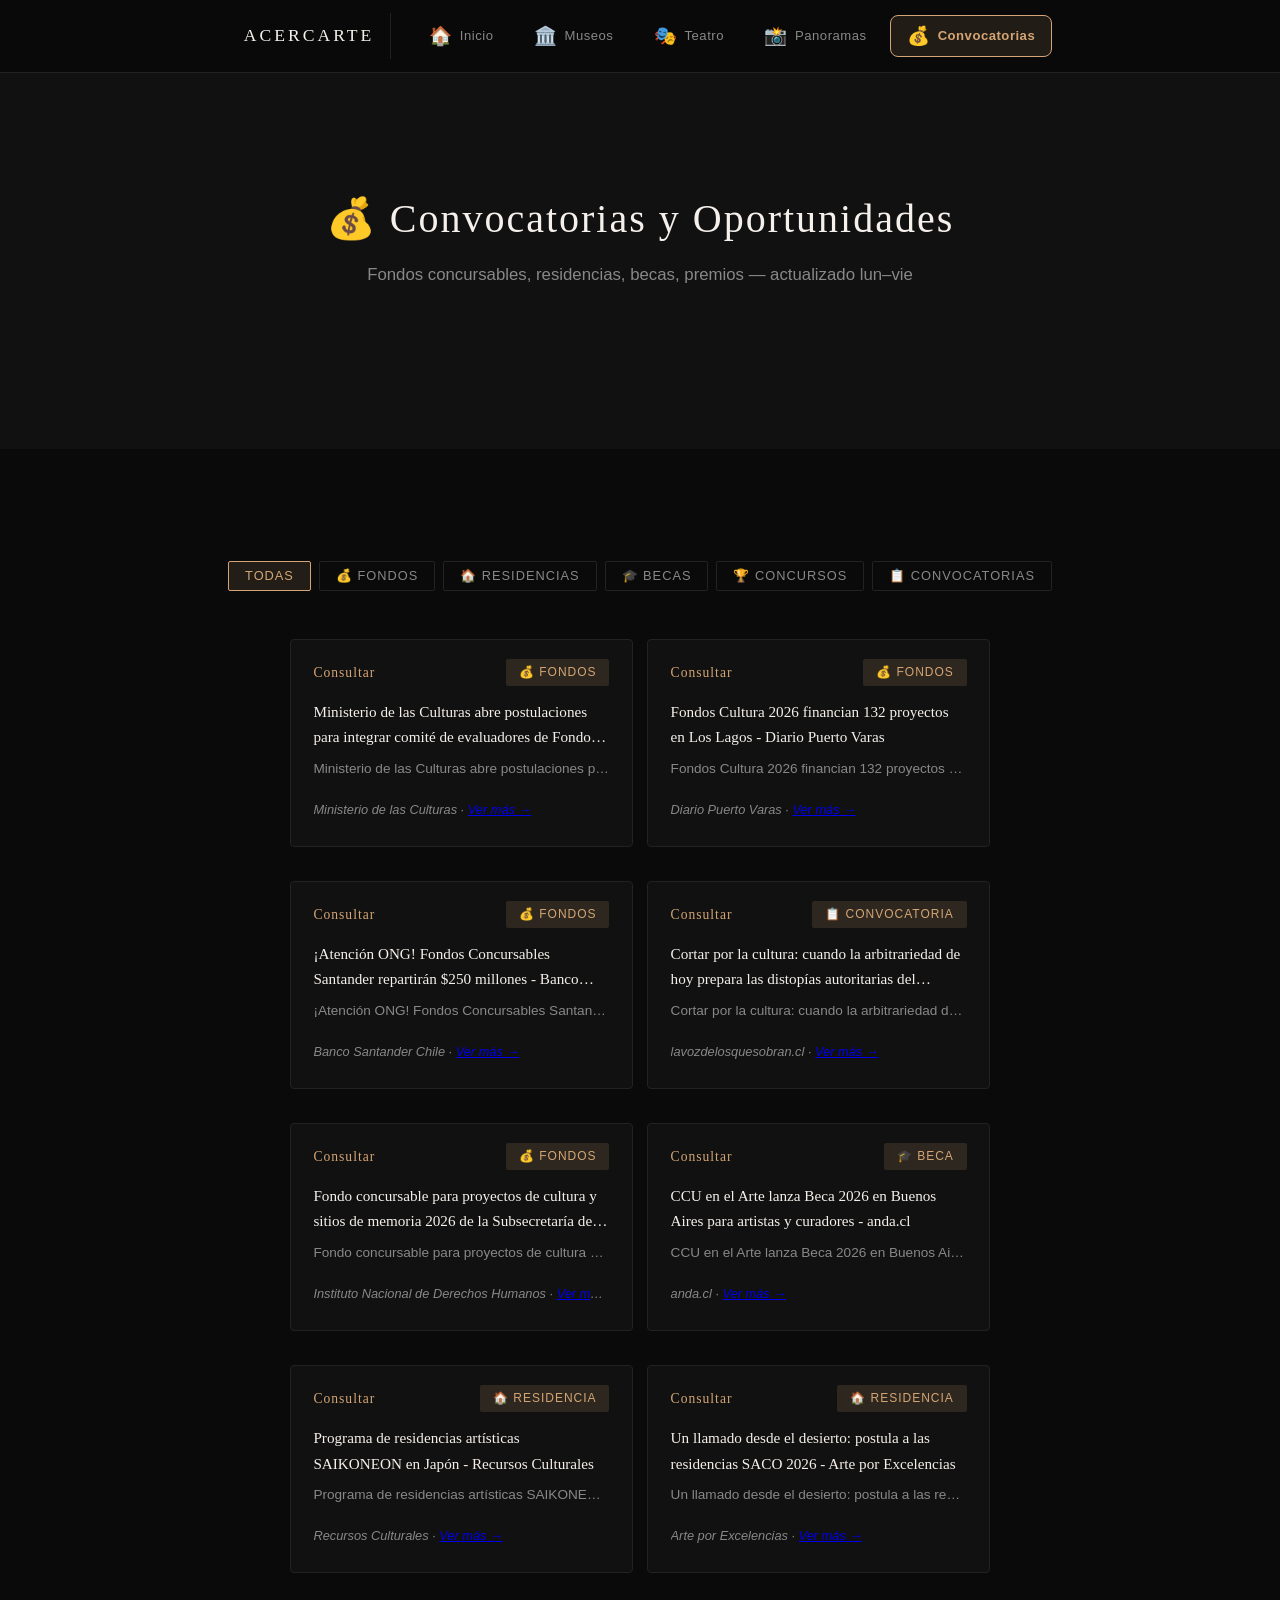
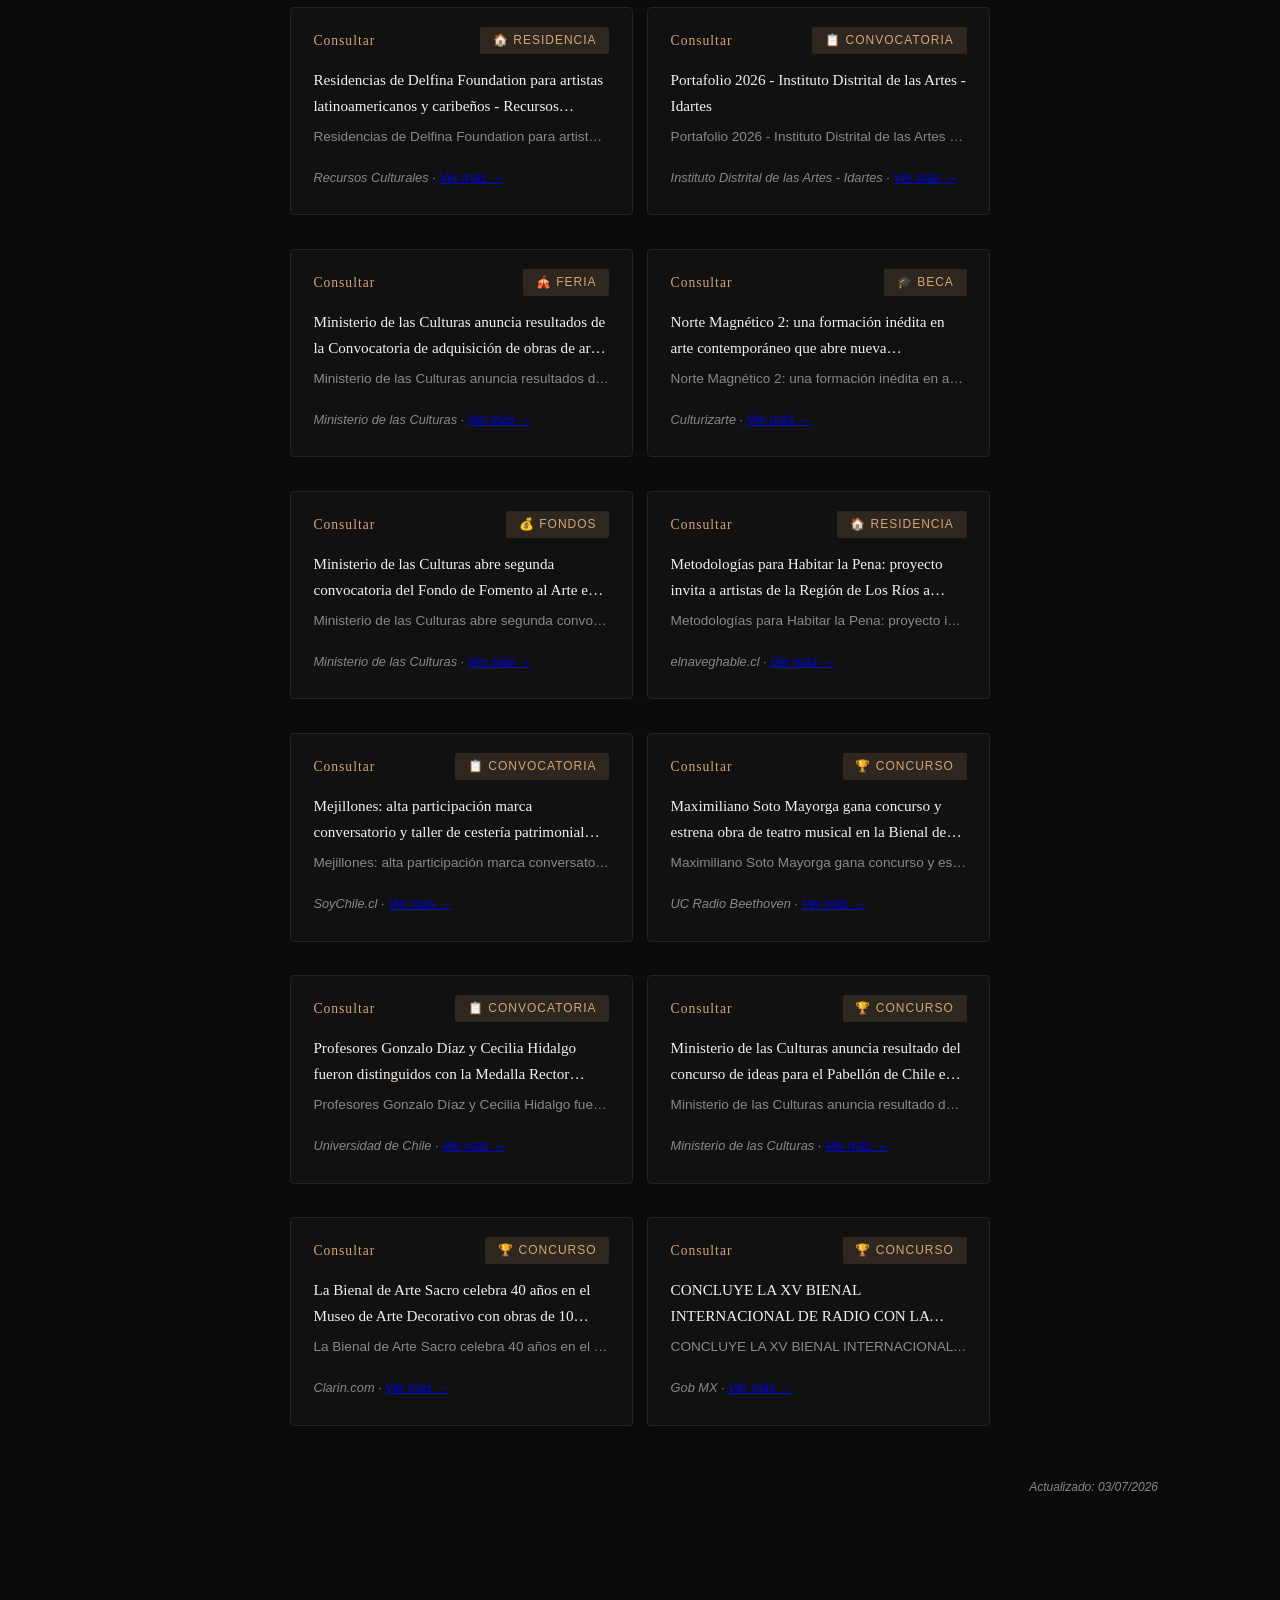
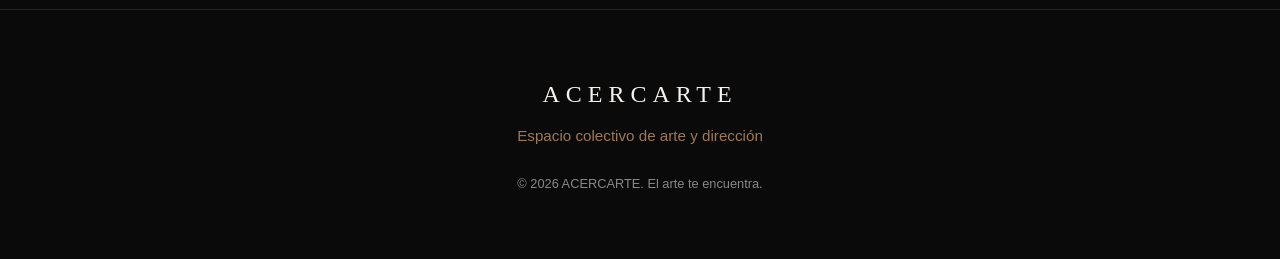
==== commit 16969108: "Panel de navegación con botones e iconos — sticky en todas las páginas" ====
--- a/convocatorias.html
+++ b/convocatorias.html
@@ -4,17 +4,17 @@
     <meta charset="UTF-8">
     <meta name="viewport" content="width=device-width, initial-scale=1.0">
     <title>ACERCARTE — Convocatorias y Oportunidades</title>
-    <link rel="stylesheet" href="css/style.css?v=3">
+    <link rel="stylesheet" href="css/style.css?v=4">
 </head>
 <body>
     <nav class="nav">
         <a href="index.html" class="logo">ACERCARTE</a>
         <div class="nav-links">
-            <a href="index.html">Inicio</a>
-            <a href="museos.html">Museos</a>
-            <a href="teatro.html">Teatro</a>
-            <a href="panoramas.html">Panoramas</a>
-            <a href="convocatorias.html" class="active">Convocatorias</a>
+            <a href="index.html" class="nav-btn"><span class="nav-icon">🏠</span><span class="nav-label">Inicio</span></a>
+            <a href="museos.html" class="nav-btn"><span class="nav-icon">🏛️</span><span class="nav-label">Museos</span></a>
+            <a href="teatro.html" class="nav-btn"><span class="nav-icon">🎭</span><span class="nav-label">Teatro</span></a>
+            <a href="panoramas.html" class="nav-btn"><span class="nav-icon">📸</span><span class="nav-label">Panoramas</span></a>
+            <a href="convocatorias.html" class="nav-btn active"><span class="nav-icon">💰</span><span class="nav-label">Convocatorias</span></a>
         </div>
     </nav>
 
--- a/css/style.css
+++ b/css/style.css
@@ -62,34 +62,34 @@
     margin-bottom: 3rem;
 }
 
-/* ─── Navegación ─── */
+/* ─── Navegación — Panel de botones ─── */
 .nav {
     display: flex;
-    justify-content: space-between;
+    justify-content: center;
     align-items: center;
-    padding: 2rem 3rem;
-    position: fixed;
+    gap: 0.5rem;
+    padding: 0.8rem 1rem;
+    position: sticky;
     top: 0;
     left: 0;
     right: 0;
     z-index: 100;
-    transition: background 0.4s, padding 0.4s;
-}
-
-.nav.scrolled {
-    background: rgba(10, 10, 10, 0.92);
-    backdrop-filter: blur(12px);
-    padding: 1rem 3rem;
+    background: rgba(10, 10, 10, 0.94);
+    backdrop-filter: blur(14px);
     border-bottom: 1px solid var(--border);
+    flex-wrap: wrap;
 }
 
 .logo {
     font-family: var(--font-display);
-    font-size: 1.3rem;
+    font-size: 1.1rem;
     color: var(--white);
     text-decoration: none;
-    letter-spacing: 4px;
+    letter-spacing: 3px;
     transition: color 0.3s;
+    padding: 0.5rem 1rem;
+    margin-right: 0.8rem;
+    border-right: 1px solid var(--border);
 }
 
 .logo:hover {
@@ -98,37 +98,71 @@
 
 .nav-links {
     display: flex;
-    gap: 2.5rem;
-}
-
-.nav-links a {
+    gap: 0.4rem;
+    flex-wrap: wrap;
+    justify-content: center;
+}
+
+.nav-btn {
+    display: flex;
+    align-items: center;
+    gap: 0.45rem;
+    padding: 0.55rem 1rem;
+    background: transparent;
+    border: 1px solid transparent;
+    border-radius: 8px;
     color: var(--text-muted);
     text-decoration: none;
-    font-size: 0.85rem;
-    letter-spacing: 2px;
-    text-transform: uppercase;
-    transition: color 0.3s;
-}
-
-.nav-links a:hover,
-.nav-links a.active {
-    color: var(--accent);
+    font-size: 0.82rem;
+    font-family: var(--font-body);
+    letter-spacing: 0.5px;
+    cursor: pointer;
+    transition: all 0.25s;
+    white-space: nowrap;
+}
+
+.nav-btn .nav-icon {
+    font-size: 1.15rem;
+    line-height: 1;
+}
+
+.nav-btn:hover {
+    background: rgba(212, 165, 116, 0.08);
+    border-color: rgba(212, 165, 116, 0.25);
+    color: var(--white);
+}
+
+.nav-btn.active {
+    background: rgba(212, 165, 116, 0.12);
+    border-color: var(--accent);
+    color: var(--accent);
+    font-weight: 600;
+}
+
+.nav-links a.nav-btn {
+    /* override old link styles if any */
+    text-transform: none;
+    padding-bottom: 0.55rem;
+    border-bottom: 1px solid transparent;
+}
+
+.nav-links a.nav-btn:hover,
+.nav-links a.nav-btn.active {
     border-bottom: 1px solid var(--accent);
-    padding-bottom: 4px;
 }
 
 /* ─── Hero Mini (sub-pages) ─── */
 .hero-mini {
-    min-height: 35vh;
+    min-height: 30vh;
     display: flex;
     justify-content: center;
     align-items: center;
     text-align: center;
-    padding-top: 6rem;
+    padding-top: 2rem;
 }
 
 .page-hero {
-    padding-top: 7rem;
+    padding-top: 3rem;
     padding-bottom: 2rem;
     text-align: center;
 }
@@ -1111,35 +1145,30 @@
 /* ─── Responsive ─── */
 @media (max-width: 768px) {
     .nav {
-        padding: 1.5rem;
+        padding: 0.5rem;
+        gap: 0.25rem;
+    }
+    .logo {
+        font-size: 0.9rem;
+        letter-spacing: 2px;
+        padding: 0.3rem 0.6rem;
+        margin-right: 0.3rem;
+        border-right: 1px solid var(--border);
     }
     .nav-links {
-        gap: 1.2rem;
-    }
-    .nav-links a {
-        font-size: 0.72rem;
-        letter-spacing: 1px;
-    }
-    .nav-toggle {
-        display: flex;
-    }
-    .nav-links {
-        display: none;
-        position: fixed;
-        top: 0; left: 0; right: 0; bottom: 0;
-        background: rgba(10,10,10,0.97);
-        flex-direction: column;
-        justify-content: center;
-        align-items: center;
-        gap: 2rem;
-        z-index: 100;
-    }
-    .nav-links.open {
-        display: flex;
-    }
-    .nav-links a {
-        font-size: 1.2rem;
-        letter-spacing: 3px;
+        gap: 0.2rem;
+    }
+    .nav-btn {
+        padding: 0.4rem 0.6rem;
+        font-size: 0.7rem;
+        gap: 0.3rem;
+        border-radius: 6px;
+    }
+    .nav-btn .nav-icon {
+        font-size: 1rem;
+    }
+    .nav-links a.nav-btn {
+        padding-bottom: 0.4rem;
     }
     .hero-title {
         letter-spacing: 6px;
@@ -1156,4 +1185,31 @@
     .gallery-grid {
         grid-template-columns: repeat(auto-fill, minmax(160px, 1fr));
     }
-}
+    .page-hero {
+        padding-top: 1.5rem;
+    }
+    .hero-mini {
+        padding-top: 2rem;
+        min-height: 25vh;
+    }
+}
+
+/* Tiny screens — icon-only nav */
+@media (max-width: 480px) {
+    .nav-btn .nav-label {
+        display: none;
+    }
+    .nav-btn {
+        padding: 0.45rem 0.55rem;
+        border-radius: 50%;
+        aspect-ratio: 1;
+    }
+    .nav-btn .nav-icon {
+        font-size: 1.2rem;
+        margin: 0;
+    }
+    .logo {
+        border-right: none;
+        margin-right: 0.3rem;
+    }
+}
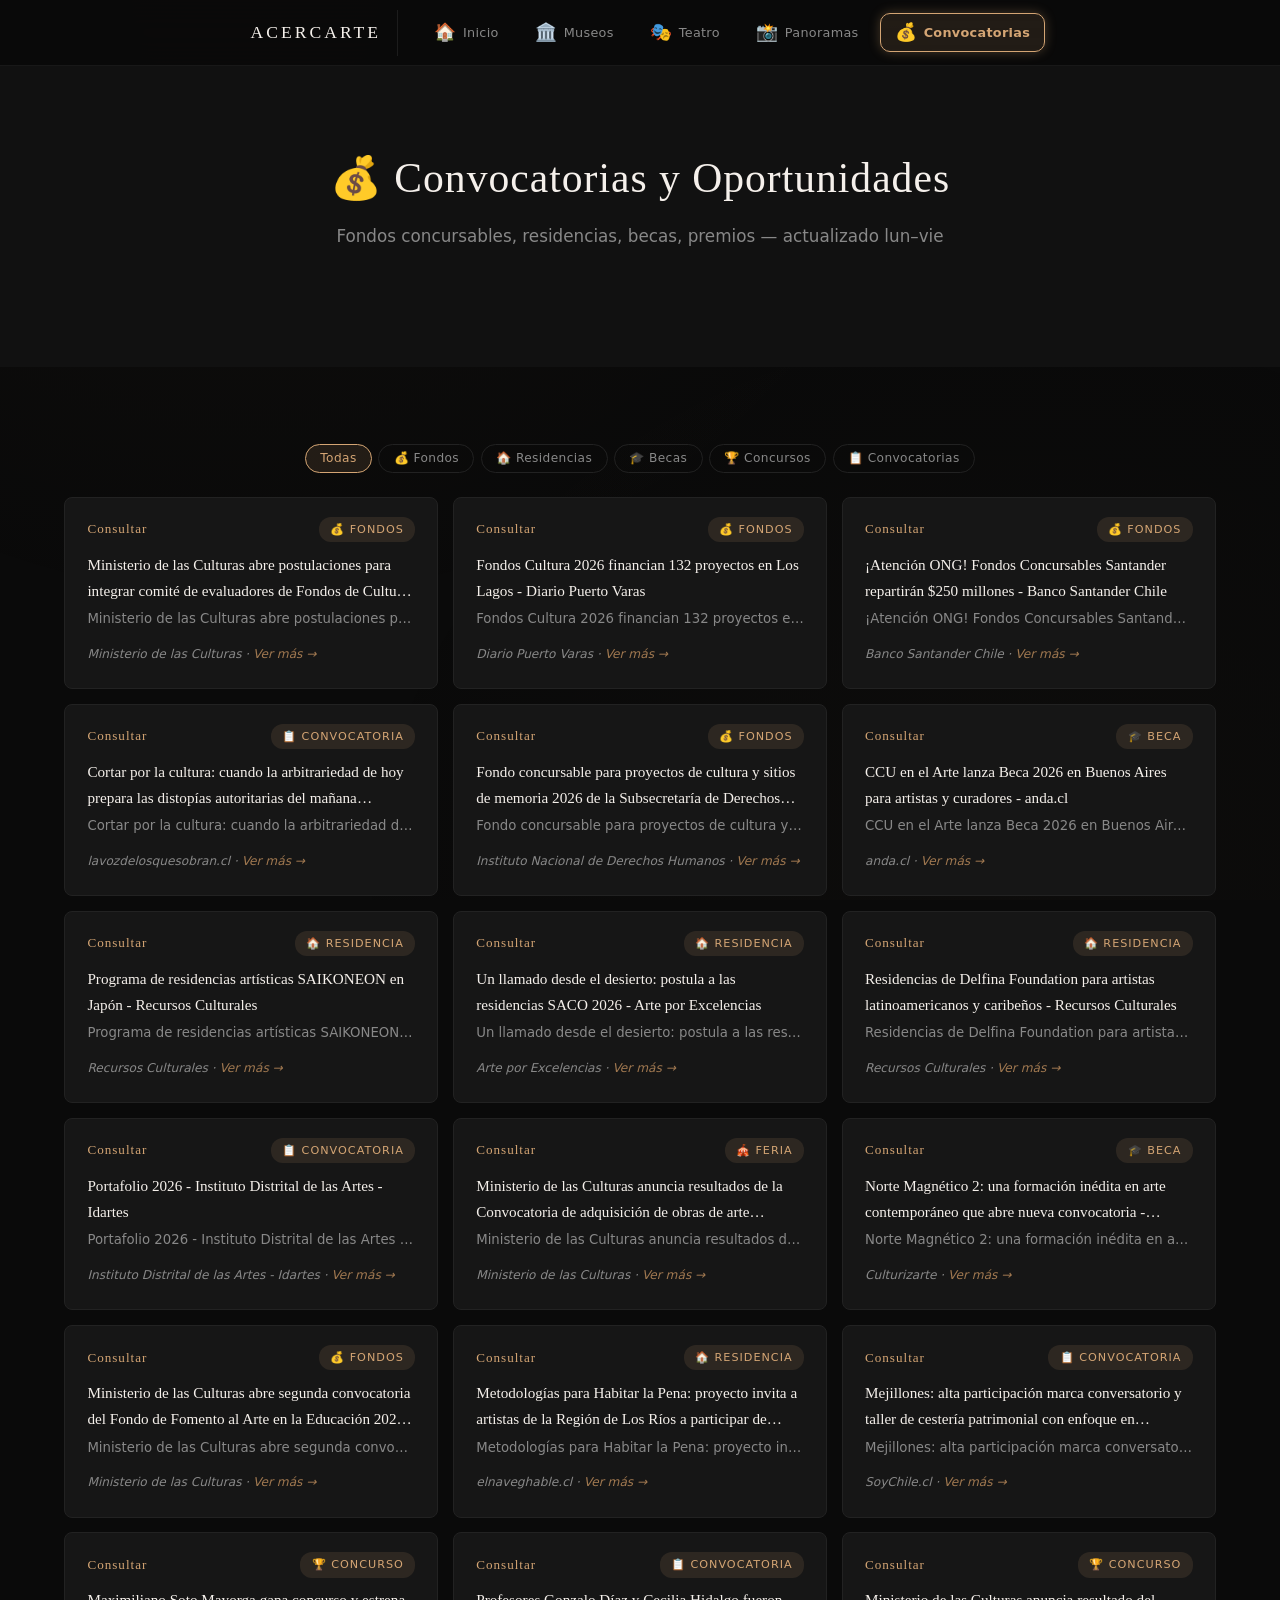
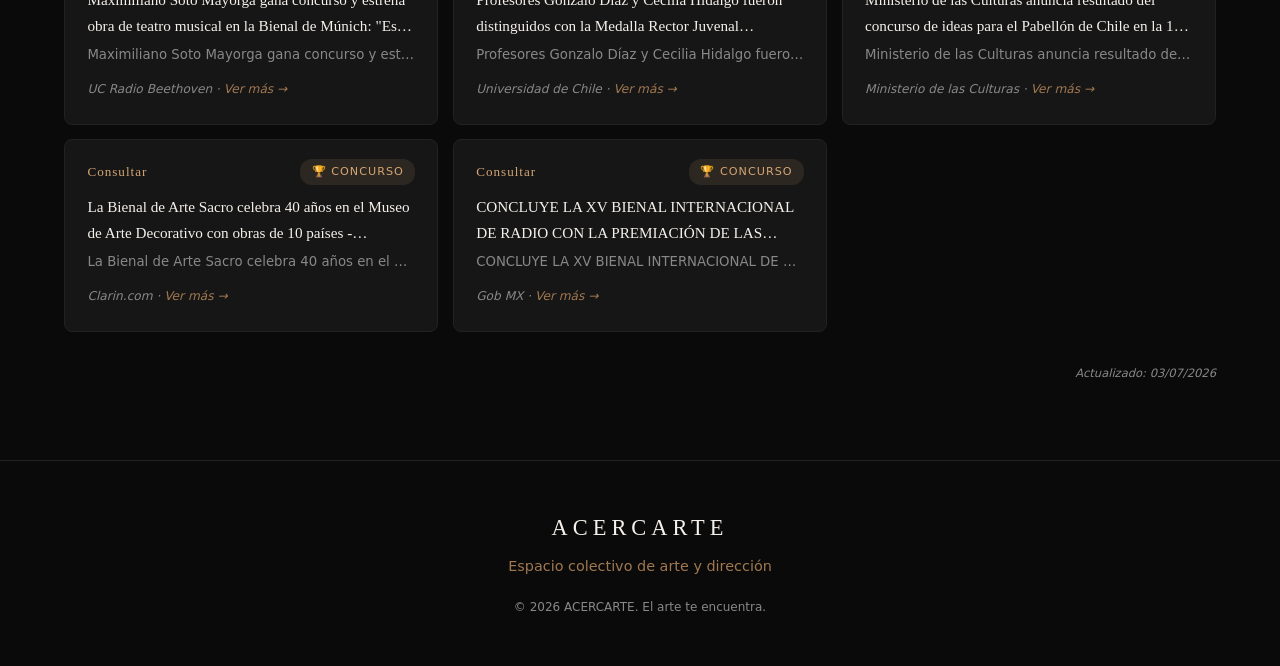
==== commit a75a55c4: "Overhaul responsive: 4 breakpoints, ripple effects, glass nav, stagger animations, mejorado colapsad" ====
--- a/convocatorias.html
+++ b/convocatorias.html
@@ -4,7 +4,7 @@
     <meta charset="UTF-8">
     <meta name="viewport" content="width=device-width, initial-scale=1.0">
     <title>ACERCARTE — Convocatorias y Oportunidades</title>
-    <link rel="stylesheet" href="css/style.css?v=4">
+    <link rel="stylesheet" href="css/style.css?v=5">
 </head>
 <body>
     <nav class="nav">
--- a/css/style.css
+++ b/css/style.css
@@ -1,33 +1,32 @@
 /* ══════════════════════════════════════════════
    ACERCARTE — Espacio Colectivo de Arte
-   Diseño: Minimalista, galería contemporánea
+   Diseño: Contemporáneo, responsivo, entretenido
    ══════════════════════════════════════════════ */
 
 /* ─── Reset & Base ─── */
-*, *::before, *::after {
-    margin: 0;
-    padding: 0;
-    box-sizing: border-box;
-}
+*, *::before, *::after { margin: 0; padding: 0; box-sizing: border-box; }
 
 :root {
     --bg: #0a0a0a;
     --bg-alt: #111111;
+    --bg-card: #161616;
     --text: #e0e0e0;
     --text-muted: #888;
     --accent: #d4a574;
     --accent-dim: #a07850;
+    --accent-glow: rgba(212,165,116,0.3);
     --white: #f5f0eb;
     --border: #222;
-    --radius: 4px;
+    --border-hover: #333;
+    --radius: 8px;
+    --radius-sm: 6px;
     --font-display: 'Georgia', 'Times New Roman', serif;
-    --font-body: 'Segoe UI', 'Helvetica Neue', Arial, sans-serif;
-    --max-width: 1100px;
-}
-
-html {
-    scroll-behavior: smooth;
-}
+    --font-body: 'Segoe UI', system-ui, -apple-system, sans-serif;
+    --max-width: 1200px;
+    --nav-height: 56px;
+}
+
+html { scroll-behavior: smooth; }
 
 body {
     background: var(--bg);
@@ -35,12 +34,27 @@
     font-family: var(--font-body);
     line-height: 1.7;
     -webkit-font-smoothing: antialiased;
+    overflow-x: hidden;
+}
+
+/* Subtle background texture */
+body::before {
+    content: '';
+    position: fixed;
+    inset: 0;
+    background:
+        radial-gradient(ellipse at 20% 0%, rgba(212,165,116,0.03) 0%, transparent 50%),
+        radial-gradient(ellipse at 80% 100%, rgba(212,165,116,0.02) 0%, transparent 50%);
+    pointer-events: none;
+    z-index: 0;
 }
 
 .container {
     max-width: var(--max-width);
     margin: 0 auto;
-    padding: 0 2rem;
+    padding: 0 1.5rem;
+    position: relative;
+    z-index: 1;
 }
 
 /* ─── Tipografía ─── */
@@ -51,33 +65,35 @@
 }
 
 h2 {
-    font-size: 2.5rem;
+    font-size: clamp(1.8rem, 4vw, 2.6rem);
     margin-bottom: 0.5rem;
-    letter-spacing: 2px;
+    letter-spacing: 1px;
 }
 
 .section-subtitle {
     color: var(--text-muted);
-    font-size: 1.05rem;
-    margin-bottom: 3rem;
-}
-
-/* ─── Navegación — Panel de botones ─── */
+    font-size: clamp(0.9rem, 2vw, 1.05rem);
+    margin-bottom: 2.5rem;
+}
+
+/* ─── Navegación - Panel Glass ─── */
 .nav {
     display: flex;
     justify-content: center;
     align-items: center;
     gap: 0.5rem;
-    padding: 0.8rem 1rem;
+    padding: 0.6rem 1rem;
     position: sticky;
     top: 0;
     left: 0;
     right: 0;
     z-index: 100;
-    background: rgba(10, 10, 10, 0.94);
-    backdrop-filter: blur(14px);
-    border-bottom: 1px solid var(--border);
+    background: rgba(10,10,10,0.88);
+    backdrop-filter: blur(20px) saturate(180%);
+    -webkit-backdrop-filter: blur(20px) saturate(180%);
+    border-bottom: 1px solid rgba(255,255,255,0.06);
     flex-wrap: wrap;
+    min-height: var(--nav-height);
 }
 
 .logo {
@@ -86,1130 +102,700 @@
     color: var(--white);
     text-decoration: none;
     letter-spacing: 3px;
-    transition: color 0.3s;
+    transition: color 0.3s, text-shadow 0.3s;
     padding: 0.5rem 1rem;
     margin-right: 0.8rem;
-    border-right: 1px solid var(--border);
-}
-
+    border-right: 1px solid rgba(255,255,255,0.08);
+}
 .logo:hover {
     color: var(--accent);
+    text-shadow: 0 0 20px var(--accent-glow);
 }
 
 .nav-links {
     display: flex;
-    gap: 0.4rem;
+    gap: 0.35rem;
     flex-wrap: wrap;
     justify-content: center;
+    align-items: center;
 }
 
 .nav-btn {
     display: flex;
     align-items: center;
-    gap: 0.45rem;
-    padding: 0.55rem 1rem;
+    gap: 0.4rem;
+    padding: 0.45rem 0.9rem;
     background: transparent;
     border: 1px solid transparent;
-    border-radius: 8px;
+    border-radius: 10px;
     color: var(--text-muted);
     text-decoration: none;
-    font-size: 0.82rem;
+    font-size: 0.8rem;
     font-family: var(--font-body);
-    letter-spacing: 0.5px;
+    letter-spacing: 0.3px;
     cursor: pointer;
-    transition: all 0.25s;
+    transition: all 0.25s cubic-bezier(0.4,0,0.2,1);
     white-space: nowrap;
-}
-
-.nav-btn .nav-icon {
-    font-size: 1.15rem;
-    line-height: 1;
-}
-
+    position: relative;
+    overflow: hidden;
+}
+.nav-btn::after {
+    content: '';
+    position: absolute;
+    inset: 0;
+    background: radial-gradient(circle at center, rgba(212,165,116,0.15) 0%, transparent 70%);
+    opacity: 0;
+    transition: opacity 0.3s;
+}
+.nav-btn:hover::after { opacity: 1; }
+.nav-btn .nav-icon { font-size: 1.1rem; line-height: 1; transition: transform 0.3s; }
+.nav-btn:hover .nav-icon { transform: scale(1.15); }
 .nav-btn:hover {
-    background: rgba(212, 165, 116, 0.08);
-    border-color: rgba(212, 165, 116, 0.25);
+    background: rgba(212,165,116,0.08);
+    border-color: rgba(212,165,116,0.2);
     color: var(--white);
-}
-
+    transform: translateY(-1px);
+}
 .nav-btn.active {
-    background: rgba(212, 165, 116, 0.12);
+    background: rgba(212,165,116,0.12);
     border-color: var(--accent);
     color: var(--accent);
     font-weight: 600;
-}
-
-.nav-links a.nav-btn {
-    /* override old link styles if any */
-    text-transform: none;
-    padding-bottom: 0.55rem;
-    border-bottom: 1px solid transparent;
-}
-
-.nav-links a.nav-btn:hover,
-.nav-links a.nav-btn.active {
-    border-bottom: 1px solid var(--accent);
-}
-
-/* ─── Hero Mini (sub-pages) ─── */
+    box-shadow: 0 0 12px var(--accent-glow);
+}
+
+/* ─── Hero sections ─── */
 .hero-mini {
-    min-height: 30vh;
+    min-height: 25vh;
     display: flex;
     justify-content: center;
     align-items: center;
     text-align: center;
-    padding-top: 2rem;
+    padding: 2rem 1rem 1rem;
 }
 
 .page-hero {
-    padding-top: 3rem;
-    padding-bottom: 2rem;
+    padding: 2.5rem 0 1.5rem;
     text-align: center;
+}
+
+.hero-title {
+    font-size: clamp(2.5rem, 7vw, 6rem);
+    letter-spacing: 8px;
+    margin-bottom: 0.5rem;
+    animation: fadeInUp 1s ease;
+    background: linear-gradient(135deg, var(--white) 0%, var(--accent) 50%, var(--accent-dim) 100%);
+    -webkit-background-clip: text;
+    -webkit-text-fill-color: transparent;
+    background-clip: text;
 }
 
 /* ─── Category Grid (index) ─── */
 .category-grid {
     display: grid;
-    grid-template-columns: repeat(auto-fit, minmax(230px, 1fr));
-    gap: 1.5rem;
-    margin-top: 2rem;
+    grid-template-columns: repeat(auto-fit, minmax(220px, 1fr));
+    gap: 1.2rem;
+    margin-top: 1.5rem;
 }
 
 .category-card {
-    background: var(--bg-alt);
+    background: var(--bg-card);
     border: 1px solid var(--border);
     border-radius: var(--radius);
     padding: 2rem 1.5rem;
     text-align: center;
     text-decoration: none;
     color: var(--text);
-    transition: border-color 0.3s, transform 0.2s;
-}
-
+    transition: all 0.35s cubic-bezier(0.4,0,0.2,1);
+    position: relative;
+    overflow: hidden;
+}
+.category-card::before {
+    content: '';
+    position: absolute;
+    inset: 0;
+    background: radial-gradient(circle at 50% 0%, rgba(212,165,116,0.08) 0%, transparent 60%);
+    opacity: 0;
+    transition: opacity 0.35s;
+}
+.category-card:hover::before { opacity: 1; }
 .category-card:hover {
     border-color: var(--accent);
-    transform: translateY(-3px);
-}
-
+    transform: translateY(-6px);
+    box-shadow: 0 12px 40px rgba(212,165,116,0.12);
+}
 .cat-emoji {
-    font-size: 2.5rem;
+    font-size: 2.8rem;
     display: block;
     margin-bottom: 0.8rem;
-}
-
+    transition: transform 0.35s;
+    position: relative;
+    z-index: 1;
+}
+.category-card:hover .cat-emoji { transform: scale(1.15) rotate(-5deg); }
 .category-card h3 {
     font-family: var(--font-display);
-    font-size: 1.1rem;
+    font-size: 1.05rem;
     color: var(--white);
-    margin-bottom: 0.5rem;
-}
-
+    margin-bottom: 0.4rem;
+    position: relative;
+    z-index: 1;
+}
 .category-card p {
-    font-size: 0.85rem;
+    font-size: 0.82rem;
     color: var(--text-muted);
-    margin-bottom: 0.8rem;
-}
-
+    margin-bottom: 0.7rem;
+    position: relative;
+    z-index: 1;
+}
 .cat-count {
-    font-size: 0.8rem;
+    font-size: 0.78rem;
     color: var(--accent);
-    font-weight: bold;
-}
-
-/* ─── Highlight card ─── */
+    font-weight: 700;
+    position: relative;
+    z-index: 1;
+    display: inline-block;
+    padding: 0.2rem 0.8rem;
+    background: rgba(212,165,116,0.1);
+    border-radius: 20px;
+}
+
 .highlight-card {
     border-left: 3px solid var(--accent) !important;
-    background: rgba(212, 165, 116, 0.08) !important;
-}
-
-.section-alt {
-    background: var(--bg-alt);
-}
-
-/* ─── Hero ─── */
-.hero {
-    min-height: 100vh;
-    display: flex;
-    flex-direction: column;
-    justify-content: center;
-    align-items: center;
-    text-align: center;
-    position: relative;
-    background: var(--bg);
-    overflow: hidden;
-}
-
-.hero::before {
-    content: '';
-    position: absolute;
-    top: 0;
-    left: 0;
-    right: 0;
-    bottom: 0;
-    background: radial-gradient(ellipse at center, rgba(212, 165, 116, 0.06) 0%, transparent 70%);
-}
-
-.hero-content {
+    background: rgba(212,165,116,0.06) !important;
+}
+
+.section-alt { background: var(--bg-alt); }
+
+/* ─── Secciones ─── */
+.section {
+    padding: clamp(3rem, 6vw, 6rem) 0;
     position: relative;
     z-index: 1;
 }
-
-.hero-title {
-    font-size: clamp(3.5rem, 8vw, 7rem);
-    letter-spacing: 12px;
-    margin-bottom: 0.5rem;
-    animation: fadeInUp 1.2s ease;
-}
-
-.hero-subtitle {
-    font-family: var(--font-display);
-    font-size: 1.2rem;
-    color: var(--accent);
-    letter-spacing: 3px;
-    margin-bottom: 1.5rem;
-    animation: fadeInUp 1.2s ease 0.15s both;
-}
-
-.hero-text {
-    color: var(--text-muted);
-    font-size: 1.05rem;
-    line-height: 1.8;
-    margin-bottom: 2.5rem;
-    animation: fadeInUp 1.2s ease 0.3s both;
-}
-
-.scroll-indicator {
-    position: absolute;
-    bottom: 2rem;
-    color: var(--accent-dim);
-    font-size: 1.5rem;
-    animation: bounce 2s infinite;
-}
+.section:nth-child(even) { background: var(--bg-alt); }
 
 /* ─── Botones ─── */
 .btn {
-    display: inline-block;
-    padding: 0.9rem 2.8rem;
+    display: inline-flex;
+    align-items: center;
+    gap: 0.5rem;
+    padding: 0.85rem 2.5rem;
     background: transparent;
     color: var(--accent);
     border: 1px solid var(--accent);
     font-family: var(--font-body);
     font-size: 0.85rem;
-    letter-spacing: 3px;
+    letter-spacing: 2px;
     text-transform: uppercase;
     text-decoration: none;
     cursor: pointer;
     transition: all 0.35s;
-}
-
+    border-radius: var(--radius-sm);
+    position: relative;
+    overflow: hidden;
+}
 .btn:hover {
     background: var(--accent);
     color: var(--bg);
-}
-
-.btn-outline {
-    border-color: var(--border);
-    color: var(--text);
-}
-
-.btn-outline:hover {
-    border-color: var(--accent);
-    background: transparent;
-    color: var(--accent);
-}
-
-/* ─── Secciones ─── */
-.section {
-    padding: 7rem 0;
-}
-
-.section:nth-child(even) {
-    background: var(--bg-alt);
-}
-
-/* ─── Manifiesto ─── */
-.manifesto-grid {
-    display: grid;
-    grid-template-columns: repeat(auto-fit, minmax(220px, 1fr));
-    gap: 2rem;
-    margin-top: 3rem;
-}
-
-.manifesto-card {
-    padding: 2.5rem 2rem;
-    border: 1px solid var(--border);
-    text-align: center;
-    transition: border-color 0.3s, transform 0.3s;
-}
-
-.manifesto-card:hover {
-    border-color: var(--accent-dim);
-    transform: translateY(-4px);
-}
-
-.manifesto-card .icon {
-    font-size: 2.5rem;
-    display: block;
-    margin-bottom: 1.2rem;
-}
-
-.manifesto-card h3 {
-    font-size: 1.2rem;
-    letter-spacing: 3px;
-    margin-bottom: 0.8rem;
-}
-
-.manifesto-card p {
-    color: var(--text-muted);
-    font-size: 0.92rem;
-}
-
-/* ─── Galería ─── */
-.gallery-grid {
-    display: grid;
-    grid-template-columns: repeat(auto-fill, minmax(280px, 1fr));
-    gap: 1.5rem;
-    margin-top: 2rem;
-}
-
-.gallery-item {
-    aspect-ratio: 3/4;
-    overflow: hidden;
-}
-
-.gallery-placeholder {
-    width: 100%;
-    height: 100%;
-    background: var(--bg-alt);
-    border: 1px dashed var(--border);
-    display: flex;
-    flex-direction: column;
-    justify-content: center;
-    align-items: center;
-    transition: border-color 0.3s, background 0.3s;
-    cursor: pointer;
-}
-
-.gallery-placeholder:hover {
-    border-color: var(--accent-dim);
-    background: rgba(212, 165, 116, 0.04);
-}
-
-.gallery-placeholder span {
-    font-size: 2.5rem;
-    color: var(--text-muted);
-    margin-bottom: 0.5rem;
-}
-
-.gallery-placeholder p {
-    color: var(--text-muted);
-    font-size: 0.85rem;
-}
-
-/* ─── Artistas ─── */
-.artist-call {
-    text-align: center;
-    padding: 4rem 2rem;
-    border: 1px solid var(--border);
-    margin-top: 2rem;
-}
-
-.artist-call p {
-    font-size: 1.1rem;
-    color: var(--text-muted);
-    margin-bottom: 2rem;
-    line-height: 1.8;
-}
-
-/* ─── Colectivo ─── */
-.colectivo-content {
-    max-width: 700px;
-    margin: 3rem auto 0;
-}
-
-.colectivo-content p {
-    margin-bottom: 1.5rem;
-    font-size: 1.08rem;
-    color: var(--text-muted);
-}
-
-.colectivo-content strong {
-    color: var(--accent);
-    font-weight: 400;
-}
-
-blockquote {
-    margin: 3rem 0;
-    padding: 2rem;
-    border-left: 2px solid var(--accent);
-    font-family: var(--font-display);
-    font-style: italic;
-    font-size: 1.3rem;
-    color: var(--white);
-}
-
-blockquote cite {
-    display: block;
-    margin-top: 0.8rem;
-    font-family: var(--font-body);
-    font-style: normal;
-    font-size: 0.9rem;
-    color: var(--text-muted);
-}
-
-/* ─── Contacto ─── */
-.contact-form {
-    max-width: 550px;
-    margin: 3rem auto 0;
-}
-
-.form-group {
-    margin-bottom: 1.2rem;
-}
-
-.form-group input,
-.form-group select,
-.form-group textarea {
-    width: 100%;
-    padding: 1rem;
-    background: var(--bg-alt);
-    border: 1px solid var(--border);
-    color: var(--text);
-    font-family: var(--font-body);
-    font-size: 0.95rem;
-    transition: border-color 0.3s;
-}
-
-.form-group input:focus,
-.form-group select:focus,
-.form-group textarea:focus {
-    outline: none;
-    border-color: var(--accent-dim);
-}
-
-.form-group select {
-    color: var(--text-muted);
-}
-
-.form-group select option {
-    background: var(--bg);
-    color: var(--text);
-}
-
-.contact-form .btn {
-    width: 100%;
-    margin-top: 0.5rem;
-}
-
-/* ─── Participaciones ─── */
-.participaciones-list {
-    max-width: 700px;
-    margin: 3rem auto 0;
-}
-
-.participacion-item {
-    background: var(--bg-alt);
-    border: 1px solid var(--border);
-    border-radius: var(--radius);
-    padding: 1.5rem 2rem;
-    margin-bottom: 1.2rem;
-    transition: border-color 0.3s;
-}
-
-.participacion-item:hover {
-    border-color: var(--accent-dim);
-}
-
-.participacion-header {
-    display: flex;
-    justify-content: space-between;
-    align-items: center;
-    margin-bottom: 0.8rem;
-}
-
-.participacion-fecha {
-    font-family: var(--font-display);
-    font-size: 0.85rem;
-    color: var(--accent);
-    letter-spacing: 1px;
-}
-
-.participacion-estado {
-    font-size: 0.75rem;
-    padding: 0.2rem 0.8rem;
-    border-radius: 2px;
-    letter-spacing: 1px;
-    text-transform: uppercase;
-}
-
-.estado-preparacion {
-    background: rgba(212, 165, 116, 0.1);
-    color: var(--accent);
-}
-
-.estado-postulado {
-    background: rgba(212, 165, 116, 0.15);
-    color: var(--accent);
-}
-
-.estado-adjudicado {
-    background: rgba(212, 165, 116, 0.2);
-    color: var(--white);
-}
-
-.participacion-item h3 {
-    font-family: var(--font-display);
-    font-size: 1.05rem;
-    color: var(--white);
-    margin-bottom: 0.4rem;
-    font-weight: 400;
-}
-
-.participacion-item p {
-    font-size: 0.9rem;
-    color: var(--text-muted);
-    margin-bottom: 0.4rem;
-}
-
-.participacion-meta {
-    font-size: 0.8rem !important;
-    color: var(--text-muted) !important;
-    font-style: italic;
-    margin-top: 0.8rem;
-}
-
-/* ─── Footer ─── */
-.footer {
-    padding: 4rem 0;
-    text-align: center;
-    border-top: 1px solid var(--border);
-}
-
-.footer-logo {
-    font-family: var(--font-display);
-    font-size: 1.5rem;
-    letter-spacing: 6px;
-    color: var(--white);
-    margin-bottom: 0.5rem;
-}
-
-.footer-tagline {
-    color: var(--accent-dim);
-    font-size: 0.95rem;
-    margin-bottom: 1.5rem;
-}
-
-.footer-copy {
-    color: var(--text-muted);
-    font-size: 0.8rem;
-}
-
-/* ─── Agenda (dinámica) ─── */
-.loading {
-    text-align: center;
-    padding: 3rem 2rem;
-    color: var(--text-muted);
-    font-style: italic;
-}
-
-.empty-state {
-    text-align: center;
-    padding: 3rem 2rem;
-    border: 1px dashed var(--border);
-    border-radius: var(--radius);
-}
-
-.empty-state p {
-    color: var(--text-muted);
-    font-size: 1.05rem;
-    margin-bottom: 0.5rem;
-}
-
-.empty-hint {
-    font-size: 0.8rem !important;
-    color: var(--accent-dim) !important;
-}
-
-.agenda-block {
-    margin-bottom: 3rem;
-}
-
-.agenda-block h3 {
-    font-size: 1.15rem;
-    color: var(--accent);
-    letter-spacing: 1px;
-    margin-bottom: 1rem;
-}
-
+    box-shadow: 0 8px 30px var(--accent-glow);
+    transform: translateY(-2px);
+}
+
+/* ─── Cards de eventos ─── */
 .expo-list {
     display: grid;
     grid-template-columns: repeat(auto-fill, minmax(280px, 1fr));
     gap: 0.9rem;
 }
-
 .expo-card {
-    background: rgba(76, 175, 80, 0.08);
-    border: 1px solid rgba(76, 175, 80, 0.2);
-    padding: 1.2rem 1.4rem;
+    background: var(--bg-card);
+    border: 1px solid var(--border);
+    padding: 1.2rem 1.3rem;
     border-radius: var(--radius);
     color: var(--text);
-    font-size: 0.95rem;
+    font-size: 0.92rem;
     display: flex;
     flex-direction: column;
-    min-height: 140px;
+    min-height: 130px;
     height: 100%;
-}
-
+    transition: all 0.3s cubic-bezier(0.4,0,0.2,1);
+}
+.expo-card-link {
+    text-decoration: none; color: inherit; display: block;
+}
+.expo-card-link .expo-card {
+    transition: border-color 0.3s, background 0.3s, transform 0.3s, box-shadow 0.3s;
+}
+.expo-card-link:hover .expo-card {
+    border-color: var(--accent);
+    background: rgba(212,165,116,0.06);
+    transform: translateY(-3px);
+    box-shadow: 0 8px 25px rgba(0,0,0,0.3);
+}
 .expo-card .expo-link {
-    font-size: 0.95rem;
+    font-size: 0.93rem;
     display: -webkit-box;
     -webkit-line-clamp: 2;
     -webkit-box-orient: vertical;
     overflow: hidden;
-    margin-bottom: 0.4rem;
-}
-
+    margin-bottom: 0.3rem;
+    color: var(--white);
+    text-decoration: none;
+}
 .expo-card .expo-meta {
-    font-size: 0.76rem;
+    font-size: 0.75rem;
     color: var(--text-muted);
-    margin-top: 0.15rem;
+    margin-top: 0.2rem;
     overflow: hidden;
     text-overflow: ellipsis;
     white-space: nowrap;
 }
 
-/* Convocatorias cards — same uniform sizing */
+/* ─── Panoramas Gratis cards ─── */
+.pg-post {
+    margin-bottom: 2rem;
+    padding-bottom: 1.5rem;
+    border-bottom: 1px solid rgba(255,255,255,0.05);
+}
+.pg-post:last-child { border-bottom: none; margin-bottom: 0; }
+.pg-post-header {
+    font-family: var(--font-display);
+    font-size: 1.1rem;
+    color: var(--accent);
+    letter-spacing: 2px;
+    margin-bottom: 0.5rem;
+    text-transform: uppercase;
+}
+.pg-events {
+    display: grid;
+    grid-template-columns: repeat(auto-fill, minmax(300px, 1fr));
+    gap: 0.8rem;
+    margin-top: 0.8rem;
+}
+.pg-event-card {
+    background: var(--bg-card);
+    border: 1px solid var(--border);
+    border-radius: var(--radius);
+    padding: 1rem 1.3rem;
+    transition: all 0.3s;
+}
+.pg-event-card:hover {
+    border-color: var(--accent-dim);
+    background: rgba(212,165,116,0.05);
+    transform: translateY(-2px);
+    box-shadow: 0 6px 20px rgba(0,0,0,0.25);
+}
+.pg-event-when { display: flex; gap: 0.8rem; flex-wrap: wrap; margin-bottom: 0.5rem; }
+.pg-ev-time {
+    font-family: var(--font-display);
+    font-size: 0.82rem;
+    color: var(--white);
+    background: rgba(212,165,116,0.12);
+    padding: 0.15rem 0.6rem;
+    border-radius: 4px;
+    letter-spacing: 0.5px;
+}
+.pg-ev-date { font-size: 0.8rem; color: var(--accent-dim); font-style: italic; align-self: center; }
+.pg-ev-desc { font-size: 0.88rem; color: var(--text); line-height: 1.5; margin-bottom: 0.4rem; }
+.pg-ev-meta { display: flex; gap: 0.8rem; flex-wrap: wrap; font-size: 0.76rem; color: var(--text-muted); margin-top: 0.3rem; }
+.pg-ev-loc { color: var(--accent-dim); }
+.pg-ev-extra { color: var(--text-muted); font-style: italic; }
+.pg-header { display: flex; justify-content: space-between; align-items: center; margin-bottom: 0.6rem; flex-wrap: wrap; gap: 0.5rem; }
+.pg-date { font-family: var(--font-display); font-size: 0.78rem; color: var(--accent); letter-spacing: 1px; }
+.pg-link { font-size: 0.76rem; color: var(--accent-dim); text-decoration: none; transition: color 0.25s; }
+.pg-link:hover { color: var(--accent); }
+.pg-ev-tags { display: flex; flex-wrap: wrap; gap: 0.35rem; margin-bottom: 0.4rem; }
+.pg-ev-tag {
+    font-size: 0.68rem;
+    background: rgba(212,165,116,0.08);
+    color: var(--accent-dim);
+    padding: 0.1rem 0.5rem;
+    border-radius: 4px;
+    letter-spacing: 0.3px;
+}
+
+/* ─── Filtros ─── */
+.pg-filters { margin-bottom: 1.5rem; }
+.pg-cat-filters { display: flex; flex-wrap: wrap; gap: 0.4rem; margin-bottom: 0.8rem; justify-content: center; }
+.pg-cat-filter, .conv-filter, .pg-sort {
+    background: transparent;
+    border: 1px solid var(--border);
+    color: var(--text-muted);
+    padding: 0.4rem 0.9rem;
+    border-radius: 20px;
+    font-family: var(--font-body);
+    font-size: 0.76rem;
+    letter-spacing: 0.4px;
+    cursor: pointer;
+    transition: all 0.25s;
+    white-space: nowrap;
+    position: relative;
+    overflow: hidden;
+}
+.pg-cat-filter:hover, .conv-filter:hover, .pg-sort:hover {
+    border-color: var(--accent-dim);
+    color: var(--accent);
+    background: rgba(212,165,116,0.05);
+}
+.pg-cat-filter.active, .conv-filter.active, .pg-sort.active {
+    background: rgba(212,165,116,0.12);
+    border-color: var(--accent);
+    color: var(--accent);
+}
+.pg-sort-row { display: flex; align-items: center; gap: 0.5rem; flex-wrap: wrap; justify-content: center; padding-top: 0.5rem; border-top: 1px solid rgba(255,255,255,0.04); }
+.pg-sort-label { font-size: 0.76rem; color: var(--text-muted); margin-right: 0.2rem; }
+.pg-count { font-size: 0.7rem; color: var(--text-muted); margin-left: auto; }
+.conv-filters { display: flex; flex-wrap: wrap; gap: 0.4rem; margin-bottom: 1.5rem; justify-content: center; }
+
+/* ─── Convocatorias ─── */
 .participaciones-list {
     display: grid;
     grid-template-columns: repeat(auto-fill, minmax(300px, 1fr));
     gap: 0.9rem;
 }
-
 .participacion-item {
-    background: var(--bg-alt);
+    background: var(--bg-card);
     border: 1px solid var(--border);
     padding: 1.2rem 1.4rem;
     border-radius: var(--radius);
     min-height: 140px;
     display: flex;
     flex-direction: column;
-}
-
+    transition: all 0.3s;
+}
+.participacion-item:hover {
+    border-color: var(--accent-dim);
+    transform: translateY(-2px);
+    box-shadow: 0 6px 20px rgba(0,0,0,0.25);
+}
+.participacion-header {
+    display: flex;
+    justify-content: space-between;
+    align-items: center;
+    margin-bottom: 0.6rem;
+    flex-wrap: wrap;
+    gap: 0.4rem;
+}
+.participacion-fecha {
+    font-family: var(--font-display);
+    font-size: 0.82rem;
+    color: var(--accent);
+    letter-spacing: 1px;
+}
+.participacion-estado {
+    font-size: 0.7rem;
+    padding: 0.2rem 0.7rem;
+    border-radius: 12px;
+    letter-spacing: 1px;
+    text-transform: uppercase;
+    background: rgba(212,165,116,0.12);
+    color: var(--accent);
+}
 .participacion-item h3 {
     font-size: 0.95rem;
     display: -webkit-box;
     -webkit-line-clamp: 2;
     -webkit-box-orient: vertical;
     overflow: hidden;
-}
-
+    color: var(--white);
+    font-weight: 400;
+    font-family: var(--font-display);
+    margin-bottom: 0.3rem;
+}
 .participacion-item p {
-    font-size: 0.85rem;
+    font-size: 0.83rem;
     overflow: hidden;
     text-overflow: ellipsis;
     white-space: nowrap;
     color: var(--text-muted);
-}
-
-.expo-link {
+    margin-bottom: 0.3rem;
+}
+.participacion-meta {
+    font-size: 0.76rem !important;
+    color: var(--text-muted) !important;
+    font-style: italic;
+    margin-top: auto;
+    padding-top: 0.5rem;
+}
+.participacion-meta a { color: var(--accent-dim); text-decoration: none; }
+.participacion-meta a:hover { color: var(--accent); text-decoration: underline; }
+
+/* ─── Footer ─── */
+.footer {
+    padding: 3rem 0;
+    text-align: center;
+    border-top: 1px solid var(--border);
+    position: relative;
+    z-index: 1;
+}
+.footer-logo {
+    font-family: var(--font-display);
+    font-size: 1.4rem;
+    letter-spacing: 5px;
     color: var(--white);
-    text-decoration: none;
-    transition: color 0.25s;
-    display: block;
     margin-bottom: 0.4rem;
 }
-
-.expo-link:hover {
-    color: var(--accent);
-    text-decoration: underline;
-}
-
-/* Clickable expo card */
-.expo-card-link {
-    text-decoration: none;
-    color: inherit;
-    display: block;
-}
-.expo-card-link .expo-card {
-    transition: border-color 0.3s, background 0.3s;
-}
-.expo-card-link:hover .expo-card {
-    border-color: var(--accent);
-    background: rgba(76, 175, 80, 0.14);
-}
-
-.expo-meta {
-    font-size: 0.78rem;
-    color: var(--text-muted);
-    margin-top: 0.2rem;
-}
-
-.agenda-cat {
-    margin-bottom: 2.5rem;
-}
-
-.agenda-cat h3 {
-    font-size: 1.1rem;
-    color: var(--accent);
-    letter-spacing: 1px;
-    margin-bottom: 0.8rem;
-    padding-bottom: 0.5rem;
-    border-bottom: 1px solid var(--border);
-}
-
-.agenda-list {
-    list-style: none;
-}
-
-.agenda-item {
-    padding: 0.6rem 0;
-    border-bottom: 1px solid rgba(255,255,255,0.04);
-    font-size: 0.92rem;
-    line-height: 1.5;
-}
-
-.agenda-item:last-child {
-    border-bottom: none;
-}
-
-.agenda-item a {
-    color: var(--text);
-    text-decoration: none;
-    transition: color 0.25s;
-}
-
-.agenda-item a:hover {
-    color: var(--accent);
-}
-
-.agenda-source {
-    color: var(--text-muted);
-    font-size: 0.8rem;
-    margin-left: 0.3rem;
-}
-
-.agenda-empty {
-    color: var(--text-muted);
-    font-style: italic;
-    font-size: 0.85rem;
-}
-
-.agenda-empty-msg {
-    color: var(--text-muted);
-    text-align: center;
-    padding: 2rem;
-    font-style: italic;
-}
-
-.agenda-updated {
-    text-align: right;
-    color: var(--text-muted);
-    font-size: 0.75rem;
-    margin-top: 2rem;
-    font-style: italic;
-}
-
-/* ─── Convocatorias (filtros) ─── */
-.conv-filters {
-    display: flex;
-    flex-wrap: wrap;
-    gap: 0.5rem;
-    margin-bottom: 2rem;
-    justify-content: center;
-}
-
-.conv-filter {
-    background: transparent;
-    border: 1px solid var(--border);
-    color: var(--text-muted);
-    padding: 0.4rem 1rem;
-    border-radius: 2px;
-    font-family: var(--font-body);
-    font-size: 0.8rem;
-    letter-spacing: 1px;
-    text-transform: uppercase;
-    cursor: pointer;
-    transition: all 0.25s;
-}
-
-.conv-filter:hover {
-    border-color: var(--accent-dim);
-    color: var(--accent);
-}
-
-.conv-filter.active {
-    background: rgba(212, 165, 116, 0.12);
-    border-color: var(--accent);
-    color: var(--accent);
-}
-
-/* ─── Panoramas Gratis ─── */
-.pg-post {
-    margin-bottom: 2.5rem;
-    padding-bottom: 2rem;
-    border-bottom: 1px solid var(--border);
-}
-.pg-post:last-child {
-    border-bottom: none;
-    margin-bottom: 0;
-}
-.pg-post-header {
-    font-family: var(--font-display);
-    font-size: 1.2rem;
-    color: var(--accent);
-    letter-spacing: 2px;
-    margin-bottom: 0.6rem;
-    text-transform: uppercase;
-}
-.pg-events {
-    display: grid;
-    grid-template-columns: repeat(auto-fill, minmax(320px, 1fr));
-    gap: 0.8rem;
-    margin-top: 1rem;
-}
-.pg-event-card {
-    background: rgba(212, 165, 116, 0.06);
-    border: 1px solid rgba(212, 165, 116, 0.15);
-    border-radius: var(--radius);
-    padding: 1rem 1.3rem;
-    transition: border-color 0.3s, background 0.3s;
-}
-.pg-event-card:hover {
-    border-color: var(--accent-dim);
-    background: rgba(212, 165, 116, 0.1);
-}
-.pg-event-when {
-    display: flex;
-    gap: 1rem;
-    flex-wrap: wrap;
-    margin-bottom: 0.5rem;
-}
-.pg-ev-time {
-    font-family: var(--font-display);
-    font-size: 0.85rem;
-    color: var(--white);
-    background: rgba(212, 165, 116, 0.15);
-    padding: 0.15rem 0.6rem;
-    border-radius: 3px;
-    letter-spacing: 0.5px;
-}
-.pg-ev-date {
-    font-size: 0.82rem;
-    color: var(--accent-dim);
-    font-style: italic;
-    align-self: center;
-}
-.pg-ev-desc {
-    font-size: 0.9rem;
-    color: var(--text);
-    line-height: 1.5;
-    margin-bottom: 0.5rem;
-}
-.pg-ev-meta {
-    display: flex;
-    gap: 1rem;
-    flex-wrap: wrap;
-    font-size: 0.78rem;
-    color: var(--text-muted);
-    margin-top: 0.4rem;
-}
-.pg-ev-loc {
-    color: var(--accent-dim);
-}
-.pg-ev-extra {
-    color: var(--text-muted);
-    font-style: italic;
-}
-
-.pg-header {
-    display: flex;
-    justify-content: space-between;
-    align-items: center;
-    margin-bottom: 0.8rem;
-}
-
-.pg-date {
-    font-family: var(--font-display);
-    font-size: 0.8rem;
-    color: var(--accent);
-    letter-spacing: 1px;
-}
-
-.pg-link {
-    font-size: 0.78rem;
-    color: var(--accent-dim);
-    text-decoration: none;
-    transition: color 0.25s;
-}
-
-.pg-link:hover {
-    color: var(--accent);
-}
-
-/* ─── Panorama filters ─── */
-.pg-filters {
-    margin-bottom: 2rem;
-}
-
-.pg-cat-filters {
-    display: flex;
-    flex-wrap: wrap;
-    gap: 0.5rem;
-    margin-bottom: 1rem;
-    justify-content: center;
-}
-
-.pg-cat-filter {
-    background: transparent;
-    border: 1px solid var(--border);
-    color: var(--text-muted);
-    padding: 0.35rem 0.9rem;
-    border-radius: 2px;
-    font-family: var(--font-body);
-    font-size: 0.78rem;
-    letter-spacing: 0.5px;
-    cursor: pointer;
-    transition: all 0.25s;
-}
-
-.pg-cat-filter:hover {
-    border-color: var(--accent-dim);
-    color: var(--accent);
-}
-
-.pg-cat-filter.active {
-    background: rgba(212, 165, 116, 0.12);
-    border-color: var(--accent);
-    color: var(--accent);
-}
-
-.pg-sort-row {
-    display: flex;
-    align-items: center;
-    gap: 0.5rem;
-    flex-wrap: wrap;
-    justify-content: center;
-    padding-top: 0.5rem;
-    border-top: 1px solid rgba(255,255,255,0.05);
-}
-
-.pg-sort-label {
-    font-size: 0.78rem;
-    color: var(--text-muted);
-    margin-right: 0.3rem;
-}
-
-.pg-sort {
-    background: transparent;
-    border: 1px solid var(--border);
-    color: var(--text-muted);
-    padding: 0.3rem 0.8rem;
-    border-radius: 2px;
-    font-family: var(--font-body);
-    font-size: 0.75rem;
-    cursor: pointer;
-    transition: all 0.25s;
-}
-
-.pg-sort:hover {
-    border-color: var(--accent-dim);
-    color: var(--accent);
-}
-
-.pg-sort.active {
-    background: rgba(212, 165, 116, 0.12);
-    border-color: var(--accent);
-    color: var(--accent);
-}
-
-.pg-count {
-    font-size: 0.72rem;
-    color: var(--text-muted);
-    margin-left: auto;
-}
-
-/* ─── Event category tags ─── */
-.pg-ev-tags {
-    display: flex;
-    flex-wrap: wrap;
-    gap: 0.35rem;
-    margin-bottom: 0.5rem;
-}
-
-.pg-ev-tag {
-    font-size: 0.7rem;
-    background: rgba(212, 165, 116, 0.1);
-    color: var(--accent-dim);
-    padding: 0.1rem 0.5rem;
-    border-radius: 3px;
-    letter-spacing: 0.3px;
-}
-
-/* ─── Animaciones ─── */
-@keyframes fadeInUp {
-    from {
-        opacity: 0;
-        transform: translateY(30px);
-    }
-    to {
-        opacity: 1;
-        transform: translateY(0);
-    }
-}
-
-@keyframes bounce {
-    0%, 100% { transform: translateY(0); }
-    50% { transform: translateY(10px); }
-}
+.footer-tagline { color: var(--accent-dim); font-size: 0.9rem; margin-bottom: 1.2rem; }
+.footer-copy { color: var(--text-muted); font-size: 0.75rem; }
 
 /* ─── Skeleton loading ─── */
-.skeleton { max-width: 600px; margin: 0 auto; }
+.skeleton { max-width: 500px; margin: 0 auto; }
 .sk-line {
     height: 14px;
-    background: linear-gradient(90deg, var(--border) 25%, #2a2a2a 50%, var(--border) 75%);
+    background: linear-gradient(90deg, #1a1a1a 25%, #2a2a2a 50%, #1a1a1a 75%);
     background-size: 200% 100%;
     animation: shimmer 1.5s infinite;
-    border-radius: 4px;
-    margin-bottom: 12px;
+    border-radius: 6px;
+    margin-bottom: 10px;
 }
 .sk-line.w80 { width: 80%; }
 .sk-line.w60 { width: 60%; }
 .sk-line.w90 { width: 90%; }
 .sk-line.w50 { width: 50%; }
 
-@keyframes shimmer {
-    0% { background-position: 200% 0; }
-    100% { background-position: -200% 0; }
-}
-
-/* ─── Scroll animations ─── */
-.fade-up {
-    opacity: 0;
-    transform: translateY(20px);
-    transition: opacity 0.5s ease, transform 0.5s ease;
-}
-.fade-up.visible {
-    opacity: 1;
-    transform: translateY(0);
-}
-
-/* ─── Back to top ─── */
-.back-top {
-    position: fixed; bottom: 2rem; right: 2rem;
-    width: 44px; height: 44px; border-radius: 50%;
-    background: var(--accent); color: var(--bg);
-    border: none; font-size: 1.4rem; cursor: pointer;
-    opacity: 0; transform: translateY(20px);
-    transition: opacity 0.3s, transform 0.3s;
-    z-index: 200; pointer-events: none;
-}
-.back-top.visible { opacity: 1; transform: translateY(0); pointer-events: auto; }
-.back-top:hover { background: var(--white); transform: translateY(-3px); }
-
-/* ─── Mobile nav toggle ─── */
-.nav-toggle {
-    display: none; flex-direction: column; gap: 5px;
-    background: none; border: none; cursor: pointer; padding: 5px; z-index: 101;
-}
-.nav-toggle span {
-    display: block; width: 24px; height: 2px;
-    background: var(--white); transition: transform 0.3s, opacity 0.3s;
-}
-.nav-toggle.open span:nth-child(1) { transform: rotate(45deg) translate(5px, 5px); }
-.nav-toggle.open span:nth-child(2) { opacity: 0; }
-.nav-toggle.open span:nth-child(3) { transform: rotate(-45deg) translate(5px, -5px); }
-
 /* ─── Search bar ─── */
-.search-bar {
-    position: relative; max-width: 500px; margin: 0 auto 2rem;
-}
+.search-bar { position: relative; max-width: 480px; margin: 0 auto 1.5rem; }
 .search-input {
-    width: 100%; padding: 0.8rem 2.5rem 0.8rem 1.2rem;
-    background: var(--bg-alt); border: 1px solid var(--border);
-    border-radius: 30px; color: var(--text);
-    font-family: var(--font-body); font-size: 0.95rem;
-    transition: border-color 0.3s, box-shadow 0.3s;
+    width: 100%;
+    padding: 0.75rem 2.5rem 0.75rem 1.2rem;
+    background: var(--bg-card);
+    border: 1px solid var(--border);
+    border-radius: 25px;
+    color: var(--text);
+    font-family: var(--font-body);
+    font-size: 0.92rem;
+    transition: all 0.3s;
 }
 .search-input:focus {
-    outline: none; border-color: var(--accent);
-    box-shadow: 0 0 0 3px rgba(212, 165, 116, 0.15);
+    outline: none;
+    border-color: var(--accent);
+    box-shadow: 0 0 0 3px rgba(212,165,116,0.12);
+    background: rgba(20,20,20,0.9);
 }
 .search-input::placeholder { color: var(--text-muted); }
 .search-clear {
     position: absolute; right: 12px; top: 50%; transform: translateY(-50%);
     background: none; border: none; color: var(--text-muted);
     cursor: pointer; font-size: 1.1rem; padding: 4px 8px;
+    transition: color 0.2s;
 }
 .search-clear:hover { color: var(--accent); }
 
-/* ─── Responsive ─── */
+/* ─── Scroll animations ─── */
+.fade-up {
+    opacity: 0;
+    transform: translateY(25px);
+    transition: opacity 0.6s ease, transform 0.6s ease;
+}
+.fade-up.visible { opacity: 1; transform: translateY(0); }
+
+/* Stagger children animation */
+.stagger-children > * {
+    opacity: 0;
+    transform: translateY(20px);
+    animation: staggerIn 0.5s ease forwards;
+}
+.stagger-children > *:nth-child(1) { animation-delay: 0.05s; }
+.stagger-children > *:nth-child(2) { animation-delay: 0.1s; }
+.stagger-children > *:nth-child(3) { animation-delay: 0.15s; }
+.stagger-children > *:nth-child(4) { animation-delay: 0.2s; }
+.stagger-children > *:nth-child(5) { animation-delay: 0.25s; }
+.stagger-children > *:nth-child(6) { animation-delay: 0.3s; }
+.stagger-children > *:nth-child(7) { animation-delay: 0.35s; }
+.stagger-children > *:nth-child(8) { animation-delay: 0.4s; }
+
+/* ─── Back to top ─── */
+.back-top {
+    position: fixed; bottom: 1.5rem; right: 1.5rem;
+    width: 44px; height: 44px; border-radius: 50%;
+    background: var(--accent); color: var(--bg);
+    border: none; font-size: 1.3rem; cursor: pointer;
+    opacity: 0; transform: translateY(20px);
+    transition: all 0.3s cubic-bezier(0.4,0,0.2,1);
+    z-index: 200; pointer-events: none;
+    box-shadow: 0 4px 20px rgba(212,165,116,0.3);
+}
+.back-top.visible { opacity: 1; transform: translateY(0); pointer-events: auto; }
+.back-top:hover { background: var(--white); transform: translateY(-4px) scale(1.05); }
+
+/* ─── Misc ─── */
+.loading { text-align: center; padding: 3rem 2rem; color: var(--text-muted); }
+.empty-state { text-align: center; padding: 3rem 2rem; border: 1px dashed var(--border); border-radius: var(--radius); }
+.empty-state p { color: var(--text-muted); font-size: 1rem; margin-bottom: 0.5rem; }
+.agenda-updated { text-align: right; color: var(--text-muted); font-size: 0.72rem; margin-top: 2rem; font-style: italic; }
+.agenda-empty-msg { color: var(--text-muted); text-align: center; padding: 2rem; font-style: italic; }
+.ticket-link { color: var(--accent); text-decoration: none; font-weight: 600; transition: color 0.2s; }
+.ticket-link:hover { color: var(--white); text-decoration: underline; }
+.fuente-tag { color: var(--accent-dim) !important; font-weight: 600; }
+
+/* ─── Animaciones ─── */
+@keyframes fadeInUp {
+    from { opacity: 0; transform: translateY(30px); }
+    to { opacity: 1; transform: translateY(0); }
+}
+@keyframes staggerIn {
+    from { opacity: 0; transform: translateY(20px); }
+    to { opacity: 1; transform: translateY(0); }
+}
+@keyframes shimmer {
+    0% { background-position: 200% 0; }
+    100% { background-position: -200% 0; }
+}
+@keyframes pulseGlow {
+    0%, 100% { box-shadow: 0 0 8px var(--accent-glow); }
+    50% { box-shadow: 0 0 20px var(--accent-glow); }
+}
+@keyframes float {
+    0%, 100% { transform: translateY(0); }
+    50% { transform: translateY(-6px); }
+}
+
+/* ────────────────────────────────────────
+   RESPONSIVE
+   ──────────────────────────────────────── */
+
+/* Tablet (≤1024px) */
+@media (max-width: 1024px) {
+    .expo-list { grid-template-columns: repeat(auto-fill, minmax(250px, 1fr)); }
+    .pg-events { grid-template-columns: repeat(auto-fill, minmax(260px, 1fr)); }
+    .participaciones-list { grid-template-columns: repeat(auto-fill, minmax(260px, 1fr)); }
+}
+
+/* Tablet portrait (≤768px) */
 @media (max-width: 768px) {
+    .container { padding: 0 1rem; }
+    h2 { font-size: 1.7rem; }
+
     .nav {
-        padding: 0.5rem;
-        gap: 0.25rem;
+        padding: 0.45rem 0.5rem;
+        gap: 0.3rem;
+        justify-content: center;
     }
     .logo {
-        font-size: 0.9rem;
-        letter-spacing: 2px;
-        padding: 0.3rem 0.6rem;
-        margin-right: 0.3rem;
-        border-right: 1px solid var(--border);
-    }
-    .nav-links {
-        gap: 0.2rem;
+        font-size: 0.95rem; letter-spacing: 2px;
+        padding: 0.35rem 0.6rem; margin-right: 0.3rem;
     }
     .nav-btn {
-        padding: 0.4rem 0.6rem;
-        font-size: 0.7rem;
-        gap: 0.3rem;
+        padding: 0.35rem 0.6rem;
+        font-size: 0.72rem;
+        gap: 0.25rem;
+        border-radius: 8px;
+    }
+    .nav-btn .nav-icon { font-size: 0.95rem; }
+
+    .expo-list { grid-template-columns: repeat(auto-fill, minmax(220px, 1fr)); gap: 0.7rem; }
+    .pg-events { grid-template-columns: 1fr; gap: 0.6rem; }
+    .participaciones-list { grid-template-columns: 1fr; gap: 0.7rem; }
+    .category-grid { grid-template-columns: repeat(2, 1fr); gap: 0.8rem; }
+
+    .hero-mini { min-height: 20vh; padding: 1.2rem 1rem 0.5rem; }
+    .page-hero { padding: 1.5rem 0 1rem; }
+    .section { padding: 3rem 0; }
+    .hero-title { letter-spacing: 4px; }
+
+    .expo-card { min-height: 110px; padding: 1rem 1.1rem; }
+    .expo-card .expo-link { font-size: 0.85rem; }
+    .expo-card .expo-meta { font-size: 0.72rem; }
+    .pg-event-card { padding: 0.9rem 1rem; }
+    .pg-ev-desc { font-size: 0.84rem; }
+    .pg-cat-filters { gap: 0.3rem; }
+    .pg-cat-filter, .conv-filter, .pg-sort { padding: 0.35rem 0.7rem; font-size: 0.72rem; }
+
+    .participacion-item { min-height: auto; padding: 1rem 1.1rem; }
+    .participacion-item h3 { font-size: 0.9rem; }
+    .participacion-item p { font-size: 0.8rem; }
+
+    .search-bar { max-width: 100%; }
+    .search-input { padding: 0.65rem 2.2rem 0.65rem 1rem; font-size: 0.88rem; }
+
+    .back-top { bottom: 1rem; right: 1rem; width: 38px; height: 38px; font-size: 1.1rem; }
+}
+
+/* Mobile (≤640px) */
+@media (max-width: 640px) {
+    .category-grid { grid-template-columns: 1fr; gap: 0.6rem; }
+    .category-card { padding: 1.5rem 1.2rem; }
+    .cat-emoji { font-size: 2.2rem; }
+
+    .expo-list { grid-template-columns: 1fr; gap: 0.6rem; }
+    .expo-card { min-height: auto; }
+}
+
+/* Small phones (≤480px) */
+@media (max-width: 480px) {
+    .nav {
+        padding: 0.35rem 0.3rem;
+        gap: 0.15rem;
+    }
+    .logo {
+        font-size: 0.82rem; letter-spacing: 1px;
+        padding: 0.3rem 0.4rem; margin-right: 0.15rem;
+        border-right-color: transparent;
+    }
+    .nav-links { gap: 0.15rem; }
+    .nav-btn {
+        padding: 0.35rem 0.45rem;
+        font-size: 0.68rem;
+        gap: 0.2rem;
         border-radius: 6px;
     }
-    .nav-btn .nav-icon {
-        font-size: 1rem;
+    .nav-btn .nav-icon { font-size: 0.9rem; }
+    .nav-btn .nav-label { display: none; }
+
+    h2 { font-size: 1.4rem; }
+    .section-subtitle { font-size: 0.85rem; margin-bottom: 1.5rem; }
+    .hero-title { font-size: 2rem; letter-spacing: 3px; }
+    .hero-mini { min-height: 15vh; padding: 1rem 0.5rem 0; }
+    .page-hero { padding: 1rem 0 0.5rem; }
+    .section { padding: 2rem 0; }
+
+    .container { padding: 0 0.8rem; }
+
+    .pg-cat-filters { gap: 0.25rem; }
+    .pg-cat-filter, .conv-filter, .pg-sort {
+        padding: 0.3rem 0.6rem;
+        font-size: 0.7rem;
+        border-radius: 16px;
     }
-    .nav-links a.nav-btn {
-        padding-bottom: 0.4rem;
+
+    .pg-post-header { font-size: 0.95rem; }
+    .pg-event-when { gap: 0.4rem; }
+    .pg-ev-time { font-size: 0.75rem; }
+    .pg-ev-desc { font-size: 0.8rem; }
+
+    .search-input { font-size: 0.84rem; padding: 0.6rem 2rem 0.6rem 0.9rem; }
+    .footer { padding: 2rem 0; }
+    .footer-logo { font-size: 1.2rem; letter-spacing: 3px; }
+}
+
+/* ─── Touch-friendly ─── */
+@media (hover: none) and (pointer: coarse) {
+    .nav-btn, .pg-cat-filter, .conv-filter, .pg-sort, .category-card {
+        min-height: 40px;
     }
-    .hero-title {
-        letter-spacing: 6px;
+}
+
+/* ─── Ripple effect ─── */
+.ripple {
+    position: absolute;
+    border-radius: 50%;
+    background: rgba(212,165,116,0.3);
+    transform: scale(0);
+    animation: rippleEffect 0.6s ease-out;
+    pointer-events: none;
+    z-index: 10;
+}
+@keyframes rippleEffect {
+    to { transform: scale(2); opacity: 0; }
+}
+
+/* ─── Reduced motion ─── */
+@media (prefers-reduced-motion: reduce) {
+    *, *::before, *::after {
+        animation-duration: 0.01ms !important;
+        animation-iteration-count: 1 !important;
+        transition-duration: 0.01ms !important;
     }
-    .hero-subtitle {
-        letter-spacing: 2px;
-    }
-    .section {
-        padding: 5rem 0;
-    }
-    h2 {
-        font-size: 1.8rem;
-    }
-    .gallery-grid {
-        grid-template-columns: repeat(auto-fill, minmax(160px, 1fr));
-    }
-    .page-hero {
-        padding-top: 1.5rem;
-    }
-    .hero-mini {
-        padding-top: 2rem;
-        min-height: 25vh;
-    }
-}
-
-/* Tiny screens — icon-only nav */
-@media (max-width: 480px) {
-    .nav-btn .nav-label {
-        display: none;
-    }
-    .nav-btn {
-        padding: 0.45rem 0.55rem;
-        border-radius: 50%;
-        aspect-ratio: 1;
-    }
-    .nav-btn .nav-icon {
-        font-size: 1.2rem;
-        margin: 0;
-    }
-    .logo {
-        border-right: none;
-        margin-right: 0.3rem;
-    }
-}
+    html { scroll-behavior: auto; }
+}
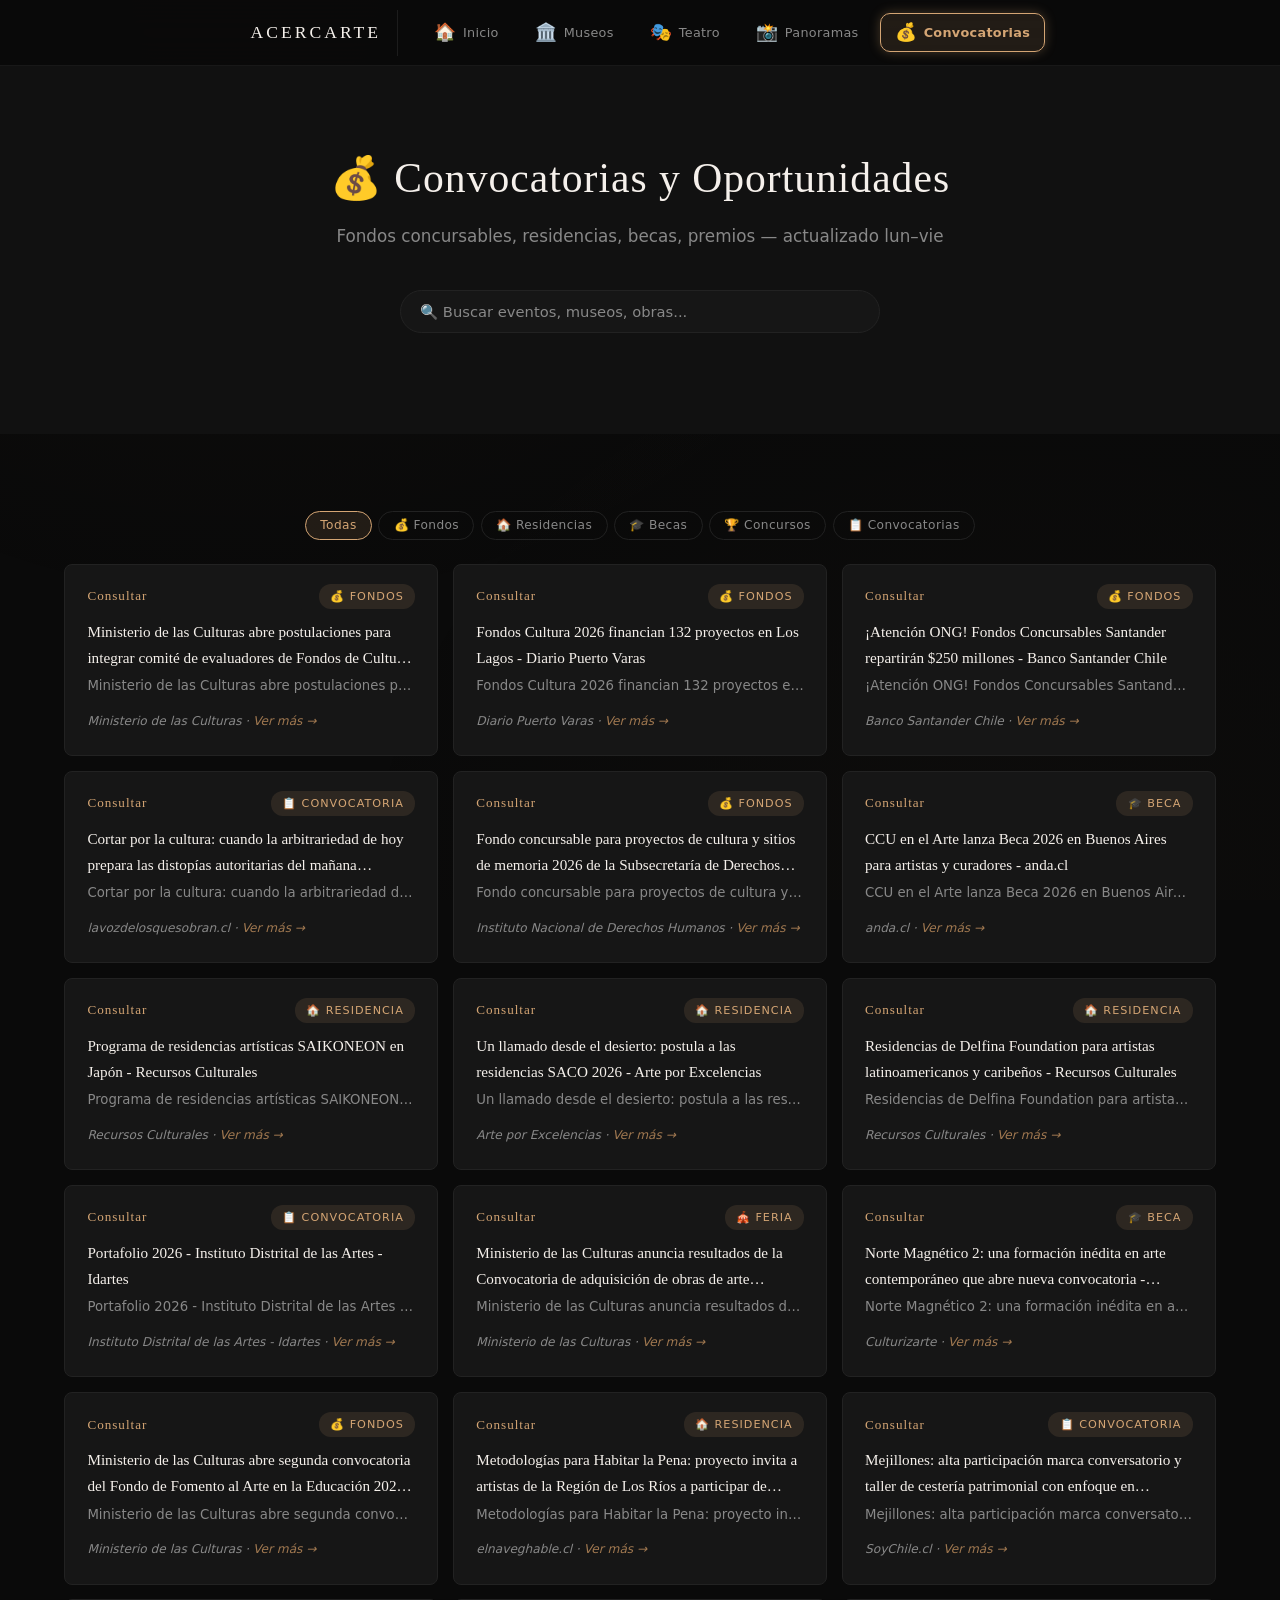
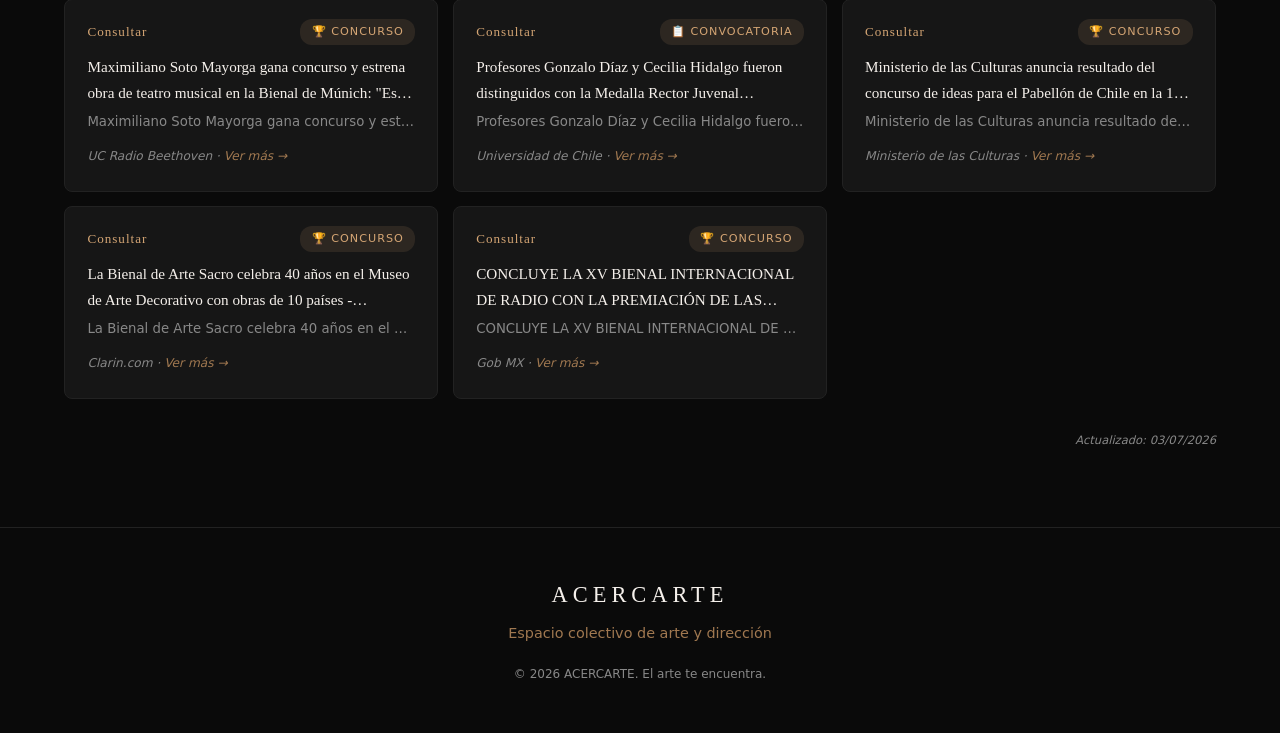
==== commit 4611bdf9: "fix: buscador funcional en las 5 páginas - listeners acercarte:search" ====
--- a/convocatorias.html
+++ b/convocatorias.html
@@ -22,6 +22,7 @@
         <div class="container">
             <h2>💰 Convocatorias y Oportunidades</h2>
             <p class="section-subtitle">Fondos concursables, residencias, becas, premios — actualizado lun–vie</p>
+            <div data-search-container></div>
         </div>
     </section>
 
@@ -54,6 +55,14 @@
     <script src="js/app.js"></script>
     <script>
     let todasOportunidades = [];
+    let currentSearch = '';
+
+    function matchesSearch(op, q) {
+        if (!q) return true;
+        const haystack = [op.titulo, op.descripcion, op.fuente, op.deadline, op.categoria, op.monto]
+            .filter(Boolean).join(' ').toLowerCase();
+        return haystack.includes(q.toLowerCase());
+    }
 
     function escapeHTML(s) {
         if (!s) return '';
@@ -92,7 +101,12 @@
     function renderOportunidades(filtro) {
         const list = document.getElementById('conv-list');
         let items = todasOportunidades;
-        if (filtro !== 'todas') items = todasOportunidades.filter(o => o.categoria === filtro);
+
+        if (currentSearch) {
+            items = items.filter(op => matchesSearch(op, currentSearch));
+        }
+
+        if (filtro !== 'todas') items = items.filter(o => o.categoria === filtro);
 
         if (items.length === 0) {
             list.innerHTML = '<p class="agenda-empty-msg">Sin resultados para este filtro.</p>';
@@ -120,6 +134,12 @@
         ).join('');
     }
 
+    document.addEventListener('acercarte:search', e => {
+        currentSearch = e.detail || '';
+        document.querySelectorAll('.conv-filter').forEach((b, i) => b.classList.toggle('active', i === 0));
+        renderOportunidades('todas');
+    });
+
     document.addEventListener('DOMContentLoaded', init);
     document.addEventListener('click', e => {
         if (e.target.classList.contains('conv-filter')) {
